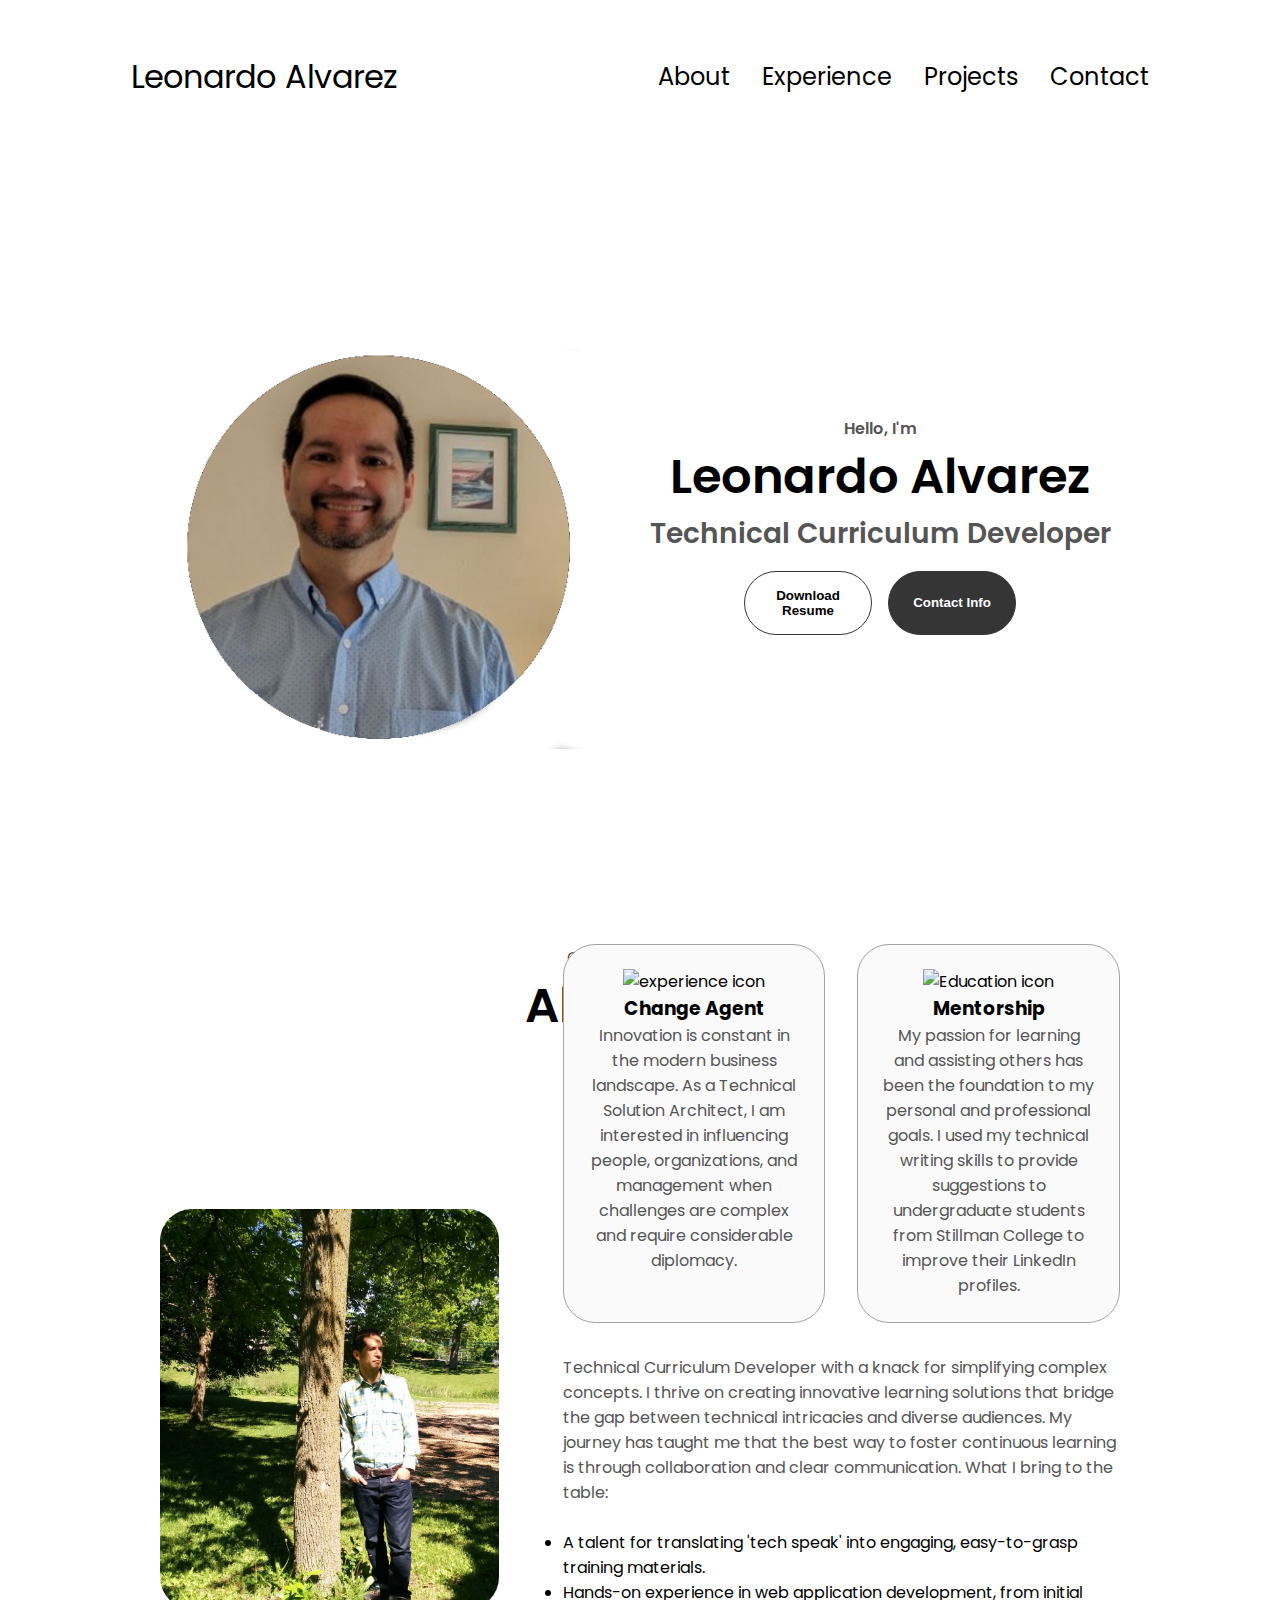
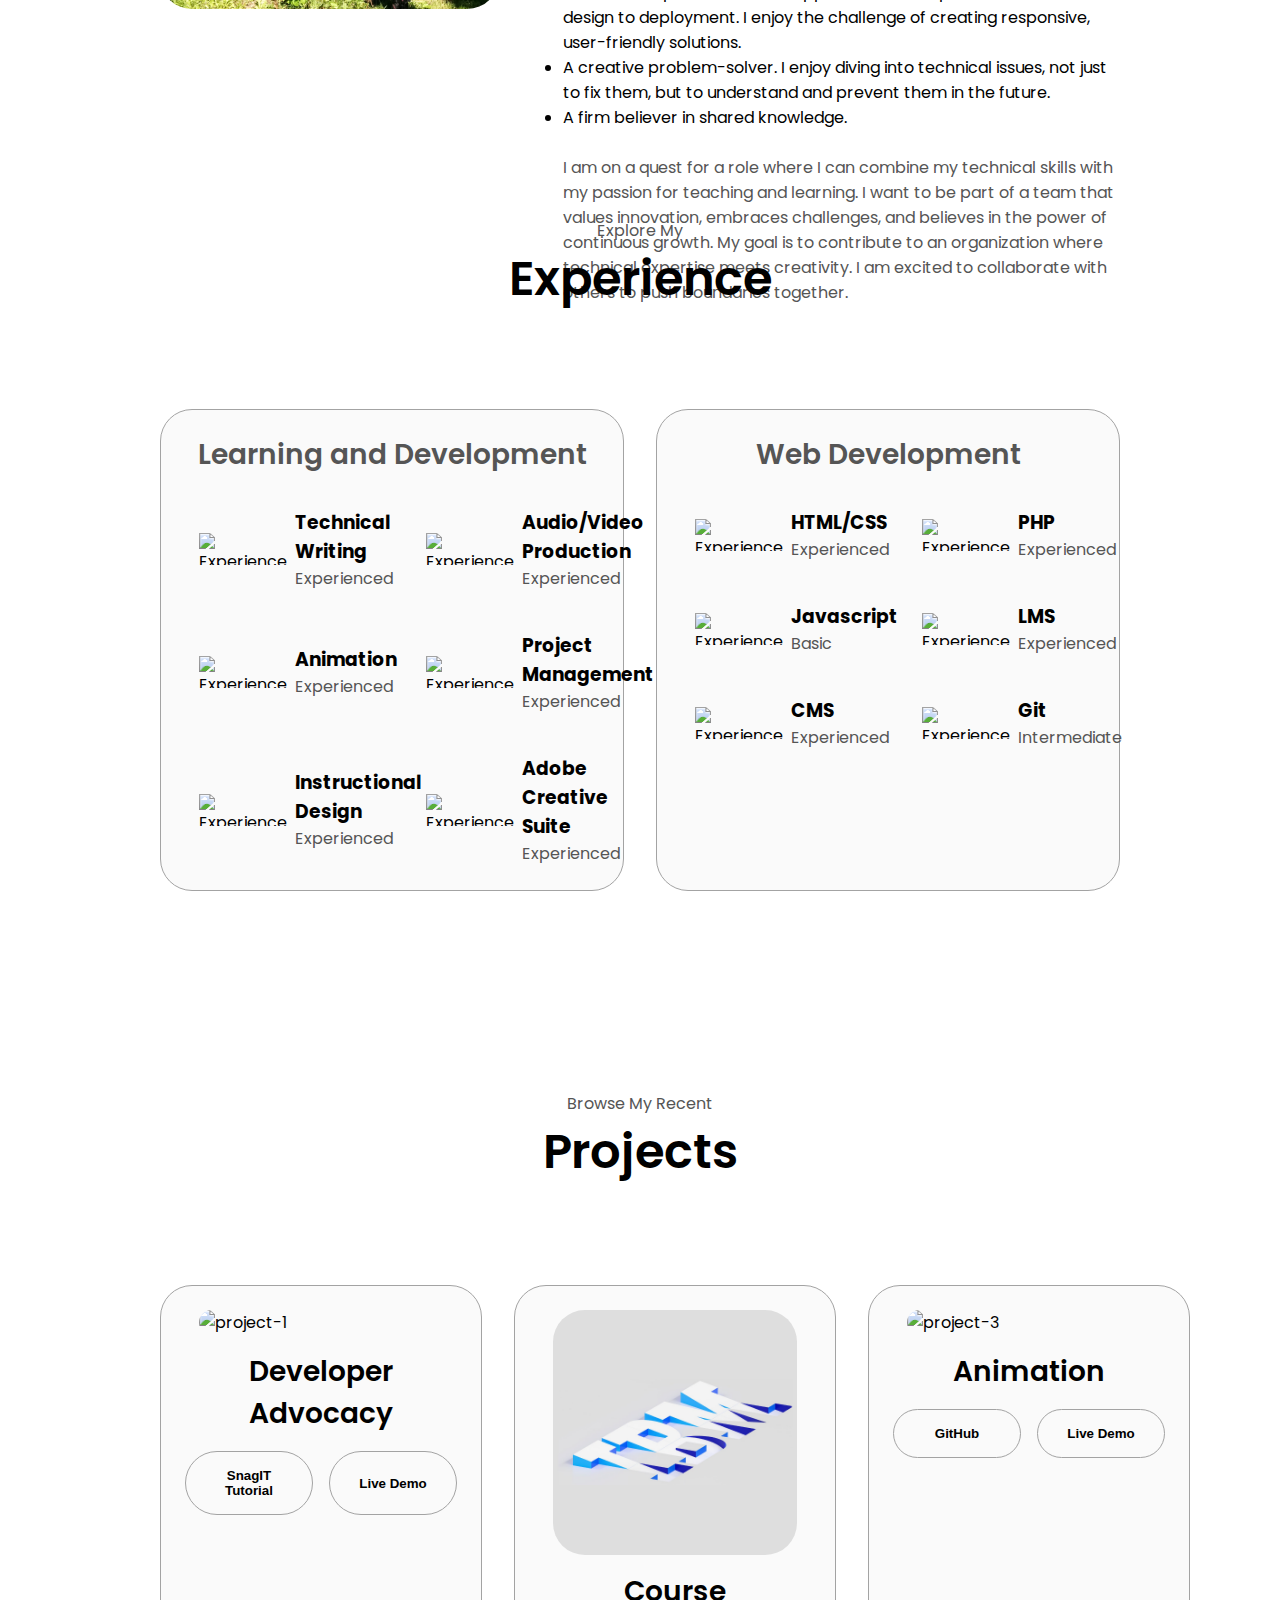
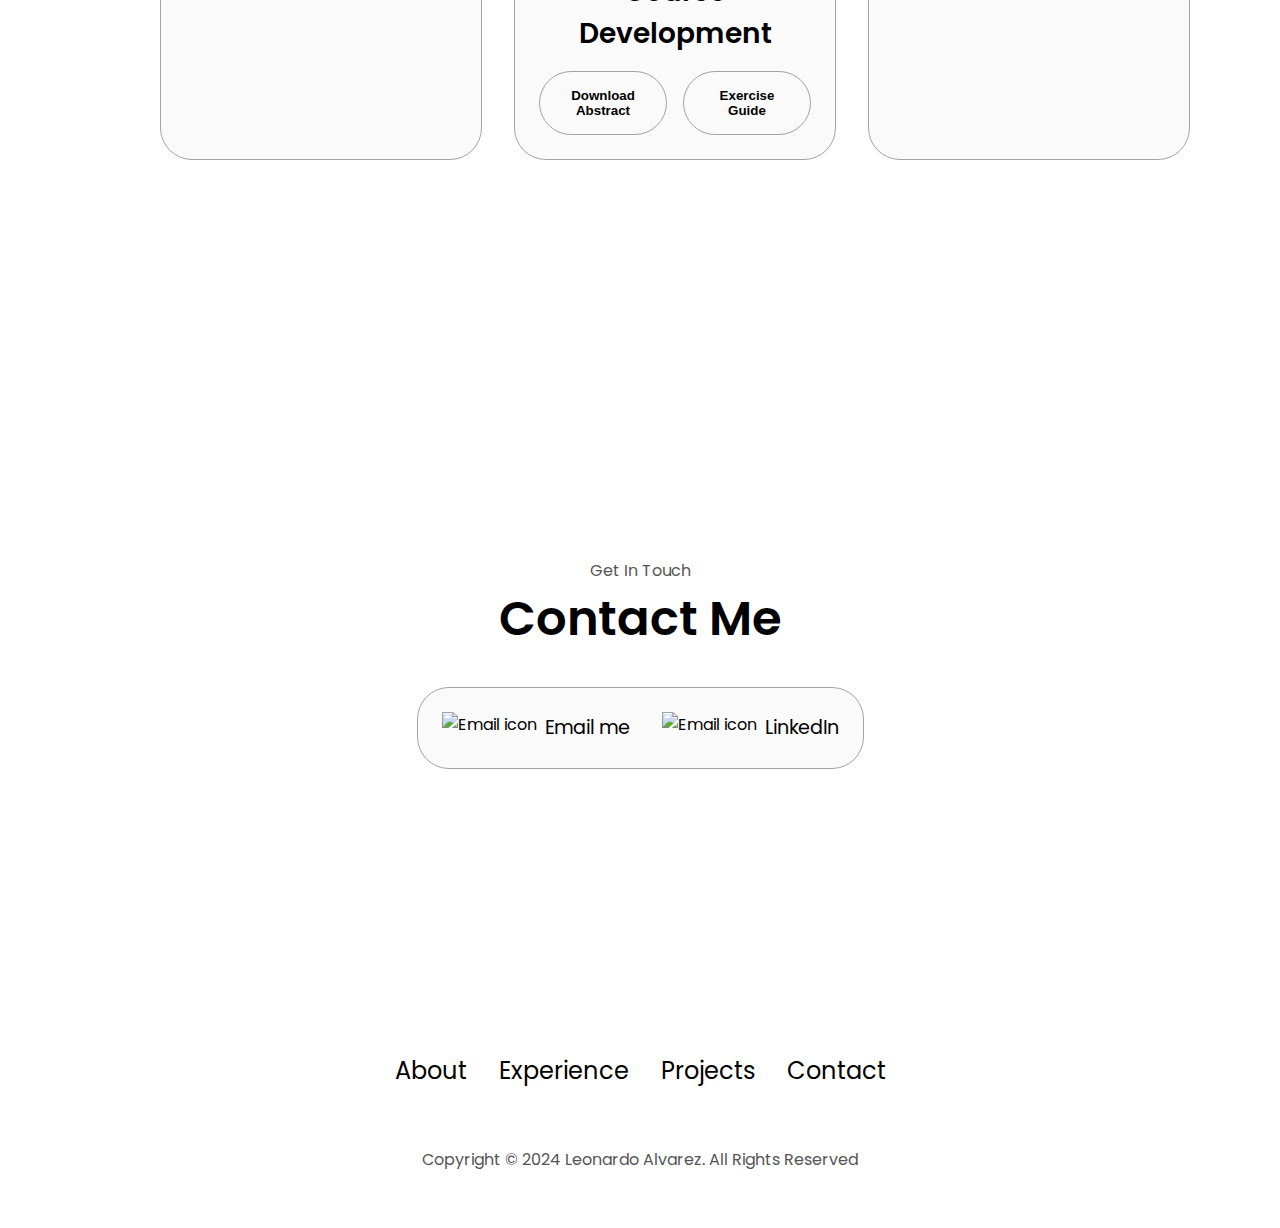
==== index.html @ dff8855b "gif" ====
<!DOCTYPE html>
<html lang="en">
  <head>
    <meta charset="UTF-8" />
    <meta http-equiv="X-UA-Compatible" content="IE=edge" />
    <meta name="viewport" content="width=device-width, initial-scale=1.0" />
    <link rel="stylesheet" href="style.css" />
    <link rel="stylesheet" href="mediaqueries.css" />
    <title>My Portfolio</title>
  </head>
  <body>
    <nav id="desktop-nav">
      <div class="logo">Leonardo Alvarez</div>
      <div>
        <ul class="nav-links">
          <li><a href="#about">About</a></li>
          <li><a href="#experience">Experience</a></li>
          <li><a href="#projects">Projects</a></li>
          <li><a href="#contact">Contact</a></li>
        </ul>
      </div>
    </nav>
    <nav id="hamburger-nav">
      <div class="logo">Leonardo Alvarez</div>
      <div class="hamburger-menu">
        <div class="hamburger-icon" onclick="toggleMenu()">
          <span></span>
          <span></span>
          <span></span>
        </div>
        <div class="menu-links">
          <li><a href="#about " onclick="toggleMenu()">About</a></li>
          <li><a href="#experience" onclick="toggleMenu()">Experience</a></li>
          <li><a href="#projects" onclick="toggleMenu()">Projects</a></li>
          <li><a href="#contact" onclick="toggleMenu()">Contact</a></li>
        </div>
      </div>
    </nav>
    <section id="profile">
      <div class="section__pic-container">
        <img src="./assets/gh_pages_demo.png" alt="Leonardo Alvarez profile picture" />
      </div>
      <div class="section__text">
        <p class="section__text__p1">Hello, I'm</p>
        <h1 class="title">Leonardo Alvarez </h1>
        <p class="section__text__p2">Technical Curriculum Developer </p>
        <div class="btn-container">
          <button
            class="btn btn-color-2"
            onclick="window.open('./assets/Dev_Advocate.pdf')"
          >
            Download Resume
          </button>
          <button class="btn btn-color-1" onclick="location.href='./#contact'">
            Contact Info
          </button>
        
        </div>
        <div id="socials-container">
          <img
            src="./assets/linkedin.png"
            class="icon"
            onclick="location.href='https://linkedin.com/in/leonardo-alvarez-it/';"
            alt=""
          />
          <img
            src="./assets/github.png"
            class="icon"
            onclick="location.href='https://github.com/'"
            alt=""
          />
        </div>
      </div>
    </section>
    <img
    src="./assets/arrow.png"
    class="icon arrow"
    onclick="location.href='./#abouts'"
    alt=""
  />
    <section id="about">
      <p class="section__text__p1">Get To Know More</p>
      <h1 class="title">About Me</h1>
      <div class="section-container">
        <div class="section__pic-container">
          <img
            class="about-pic"
            src="./assets/outdoor_port.png"
            alt="Profile Picture"
           />
        </div>
        <div class="about-details-container">
          <div class="about-containers">
             <div class="details-container">
              <img
                class="icon"
                src="./assets/experience.png"
                alt="experience icon"
              />
              <h3>Change Agent</h3>
              <p> Innovation is constant in the modern business landscape. As a 
                Technical Solution Architect, I am interested in influencing people, organizations, and 
                management when challenges are complex and require considerable diplomacy.</p>
              </div>
            <div class="details-container">
              <img
                class="icon"
                src="./assets/education.png"
                alt="Education icon"
              />
              <h3>Mentorship</h3>
              <p>My passion for learning and assisting others has been the foundation to 
                my personal and professional goals. I used my technical writing skills to provide 
                suggestions to undergraduate students from Stillman College to improve their 
                LinkedIn profiles.</p>
          </div>
        </div>
          <div class="text-container">
            <p>Technical Curriculum Developer with a knack for simplifying complex concepts. 
              I thrive on creating innovative learning solutions that bridge the gap between technical intricacies and diverse audiences. My journey has taught me that the best way to foster continuous learning is through collaboration and clear communication. 
              What I bring to the table:</p>
</br>
              <ul>
                                <li>  A talent for translating 'tech speak' into engaging, easy-to-grasp training materials.</li> 
                                <li>  Hands-on experience in web application development, from initial design to deployment. 
                                      I enjoy the challenge of creating responsive, user-friendly solutions.</li>
                                <li> A creative problem-solver. I enjoy diving into technical issues, not just to fix them, 
                                     but to understand and prevent them in the future.</li>
                                 <li> A firm believer in shared knowledge. </li>
              </ul></br>
             <p> I am on a quest for a role where I can combine my technical skills with my passion for teaching and learning. 
              I want to be part of a team that values innovation, embraces challenges, and believes in the power of 
              continuous growth. My goal is to contribute to an organization where technical expertise meets creativity. I am excited to collaborate with others to push boundaries together.
            </p>
          </div>
        </div>
      </div>
      <img
        src="./assets/arrow.png"
        class="icon arrow"
        onclick="location.href='./#experience'"
        alt=""
      />
    </section>
    <section id="experience">
      <p class="section__text__p1">Explore My</p>
      <h1 class="title">Experience</h1>
      <div class="experience-details-container">
        <div class="about-containers">
          <div class="details-container">
            <h2 class="experience-sub-title">Learning and Development </h2>
            <div class="article-container">
              <article>
                <img
                  class="icon"
                  src="./assets/checkmark.png"
                  alt="Experience icon"
                />
                <div>
                  <h3>Technical Writing</h3>
                  <p>Experienced</p>
                </div>
              </article>
              <article>
                <img
                  class="icon"
                  src="./assets/checkmark.png"
                  alt="Experience icon"
                />
                <div>
                  <h3>Audio/Video Production</h3>
                  <p>Experienced</p>
                </div>
              </article>
              <article>
                <img
                  class="icon"
                  src="./assets/checkmark.png"
                  alt="Experience icon"
                />
                <div>
                  <h3>Animation</h3>
                  <p>Experienced</p>
                </div>
              </article>
              <article>
                <img
                  class="icon"
                  src="./assets/checkmark.png"
                  alt="Experience icon"
                />
                <div>
                  <h3>Project Management</h3>
                  <p>Experienced</p>
                </div>
              </article>
              <article>
                <img
                  class="icon"
                  src="./assets/checkmark.png"
                  alt="Experience icon"
                />
                <div>
                  <h3>Instructional Design</h3>
                  <p>Experienced</p>
                </div>
              </article>
              <article>
                <img
                  class="icon"
                  src="./assets/checkmark.png"
                  alt="Experience icon"
                />
                <div>
                  <h3>Adobe Creative Suite</h3>
                  <p>Experienced</p>
                </div>
              </article>
            </div>
          </div>
          <div class="details-container">
            <h2 class="experience-sub-title">Web Development</h2>
            <div class="article-container">
              <article>
                <img
                  class="icon"
                  src="./assets/checkmark.png"
                  alt="Experience icon"
                />
                <div>
                  <h3>HTML/CSS</h3>
                  <p>Experienced</p>
                </div>
              </article>
              <article>
                <img
                  class="icon"
                  src="./assets/checkmark.png"
                  alt="Experience icon"
                />
                <div>
                  <h3>PHP</h3>
                  <p>Experienced</p>
                </div>
              </article>
              <article>
                <img
                  class="icon"
                  src="./assets/checkmark.png"
                  alt="Experience icon"
                />
                <div>
                  <h3>Javascript</h3>
                  <p>Basic</p>
                </div>
              </article>
              <article>
                <img
                  class="icon"
                  src="./assets/checkmark.png"
                  alt="Experience icon"
                />
                <div>
                  <h3>LMS</h3>
                  <p>Experienced</p>
                </div>
              </article>
              <article>
                <img
                  class="icon"
                  src="./assets/checkmark.png"
                  alt="Experience icon"
                />
                <div>
                  <h3>CMS</h3>
                  <p>Experienced</p>
                </div>
              </article>
              <article>
                <img
                  class="icon"
                  src="./assets/checkmark.png"
                  alt="Experience icon"
                />
                <div>
                  <h3>Git</h3>
                  <p>Intermediate</p>
                </div>
              </article>
            </div>
          </div>
        </div>
      </div>
      <img
        src="./assets/arrow.png"
        class="icon arrow"
        onclick="location.href='./#projects'"
        alt=""
      />
    </section>
    <section id="projects">
      <p class="section__text__p1">Browse My Recent</p>
      <h1 class="title">Projects</h1>
      <div class="experience-details-container">
        <div class="about-containers">
          <div class="details-container color-container">
            <div class="article-container">
              <img
                class="project-img"
                src="./assets/Snagit_Thumb.png"
                alt="project-1"
              />
            </div>
            <h2 class="experience-sub-title project-title">Developer Advocacy</h2>
            <div class="btn-container">
              <button
                class="btn btn-color-2 project-btn"
                onclick="window.open('./assets/SnagIT-2.pdf')"
              >
                SnagIT Tutorial
              </button>
              <button
                class="btn btn-color-2 project-btn"
                onclick="location.href='https://linkedin.com/';"
              >
                Live Demo
              </button>
            </div>
          </div>
          <div class="details-container color-container">
            <div class="article-container">
              <img
                class="project-img"
                src="./assets/image_logo_demo2.png"
                alt="project-2"
              />
            </div>
            <h2 class="experience-sub-title project-title"> Course Development</h2>
            <div class="btn-container">
              <button
                class="btn btn-color-2 project-btn"
                onclick="window.open('./assets/WM6862abstract.pdf')"
                 
              >
                Download Abstract
              </button>
              <button
                class="btn btn-color-2 project-btn"
                onclick="window.open('./assets/WM677_Ex01.pdf')"
              >
                Exercise Guide
              </button>
            </div>
          </div>
          <div class="details-container color-container">
            <div class="article-container">
              <img
                class="project-img"
                src="./assets/Gif_Watson.gif"
                alt="project-3"
              />
            </div>
            <h2 class="experience-sub-title project-title">Animation</h2>
            <div class="btn-container">
              <button
                class="btn btn-color-2 project-btn"
                onclick="location.href='https://github.com/';"
              >
                GitHub
              </button>
              <button
                class="btn btn-color-2 project-btn"
                onclick="location.href='https://linkedin.com/';"
              >
                Live Demo
              </button>
            </div>
          </div>
        </div>
      </div>
      <img
        src="./assets/arrow.png"
        class="icon arrow"
        onclick="location.href='./#contact'"
        alt=""
      />
    </section>
    <section id="contact">
      <p class="section__text__p1">Get In Touch</p>
      <h1 class="title">Contact Me</h1>
      <div class="contact-info-upper-container">
        <div class="contact-info-container">
          <img
            src="./assets/email.png"
            class="icon contact-icon"
            alt="Email icon"
          />
          <p><a href="mailto:leonardoaalvarez@gmail.com">Email me</a></p>
        </div>
        <div class="contact-info-container">
          <img
            src="./assets/email.png"
            class="icon contact-icon"
            alt="Email icon"
          />
          <p><a href="https://www.linkedin.com/in/leonardo-alvarez-it/">LinkedIn</a></p>
        </div>
      </div>
    </section>
    <footer>
      <nav>
        <div class="nav-links-container">
          <ul class="nav-links">
            <li><a href="#about">About</a></li>
            <li><a href="#experience">Experience</a></li>
            <li><a href="#projects">Projects</a></li>
            <li><a href="#contact">Contact</a></li>
          </ul>
        </div>
      </nav>
      <p>Copyright &#169; 2024 Leonardo Alvarez. All Rights Reserved</p>
    </footer>
    <script src="script.js"></script>
  </body>
</html>
---- style.css ----
/* GENERAL */

@import url("https://fonts.googleapis.com/css2?family=Poppins:wght@300;400;500;600&display=swap");

* {
  margin: 0;
  padding: 0;
}

body {
  font-family: "Poppins", sans-serif;
}

html {
  scroll-behavior: smooth;
}

p,
.experience-sub-title {
  color: rgb(85, 85, 85);
}

/* FLEXED ELEMENTS */

article,
nav,
#contact,
#profile,
#socials-container,
.about-containers,
.about-details-container,
.article-container,
.contact-info-upper-container,
.contact-info-container,
.experience-details-container,
.nav-links,
.btn-container,
.section__pic-container,
.section-container {
  display: flex;
}

nav,
.article-container {
  justify-content: space-around;
}

article,
nav,
.contact-info-container {
  align-items: center;
}

.nav-links,
.about-containers {
  gap: 2rem;
}

#contact,
#profile,
#socials-container,
.about-details-container,
.experience-details-container,
.contact-info-upper-container,
.contact-info-container,
.btn-container {
  justify-content: center;
}

#contact,
.about-details-container,
.experience-details-container {
  flex-direction: column;
}

/* NAVBAR */

a,
.project-btn,
.project-title {
  color: black;
}

a {
  text-decoration: none;
  text-decoration-color: white;
}

a:hover {
  color: gray;
  text-decoration: underline;
  text-underline-offset: 1rem;
  text-decoration-color: rgb(181, 181, 181);
}

nav {
  height: 17vh;
}

.logo {
  font-size: 2rem;
}

.nav-links {
  list-style: none;
  font-size: 1.5rem;
}

/* SECTIONS */

#about,
#experience,
#projects {
  position: relative;
}

section {
  padding-top: 4vh;
  height: 93vh;
  margin: 0 10rem;
}

.section-container,
.about-containers {
  margin-top: 2rem;
}

.section-container {
  gap: 4rem;
}

.section-container,
.experience-details-container {
  height: 80%;
}

.title {
  font-size: 3rem;
}

.btn,
.experience-sub-title,
.section__text p,
.title {
  font-weight: 600;
}

footer p,
.details-container,
.section__text__p1,
.section__text,
.title {
  text-align: center;
}

/* TRANSITIONS */

a,
.btn {
  transition: all 300ms ease;
}

/* BUTTONS */

.btn {
  padding: 1rem;
  width: 8rem;
}

.about-pic,
.btn,
.contact-info-upper-container,
.details-container,
.project-img {
  border-radius: 2rem;
}

.btn-color-1,
.btn-color-2,
.details-container,
.contact-info-upper-container {
  border: rgb(53, 53, 53) 0.1rem solid;
}

.icon,
.btn-color-1:hover,
.btn-color-2:hover {
  cursor: pointer;
}

.btn-color-1,
.btn-color-2:hover {
  background: rgb(53, 53, 53);
  color: white;
}

.btn-color-1:hover {
  background: rgb(0, 0, 0);
}

.btn-color-2 {
  background: none;
}

.btn-color-2:hover {
  border: rgb(255, 255, 255) 0.1rem solid;
}

#socials-container,
.btn-container {
  gap: 1rem;
}

/* PROFILE SECTION */

#profile {
  gap: 5rem;
  height: 80vh;
}

.section__text {
  align-self: center;
}

.experience-sub-title,
.section__text__p2 {
  font-size: 1.75rem;
  margin-bottom: 1rem;
}

.section__pic-container {
  height: 400px;
  width: 400px;
  margin: auto 0;
}

#socials-container {
  margin-top: 1rem;
}

/* ABOUT SECTION */

.about-containers,
.experience-sub-title {
  margin-bottom: 2rem;
}

.details-container {
  padding: 1.5rem;
  flex: 1;
}

.details-container,
.color-container,
.contact-info-upper-container,
.project-btn {
  border-color: rgb(163, 163, 163);
}

.icon {
  height: 2rem;
}

.arrow {
  position: absolute;
  right: -5rem;
  bottom: 2.5rem;
}

/* EXPERIENCE SECTIION */

.article-container {
  text-align: initial;
  flex-wrap: wrap;
  flex-direction: row;
  gap: 2.5rem;
}

article {
  width: 10rem;
}

/* PROJECTS SECTION */

.project-img {
  width: 90%;
  height: 90%;
}

.color-container,
.contact-info-upper-container,
.details-container {
  background: rgb(250, 250, 250);
}

/* CONTACT SECTION */

.contact-info-upper-container {
  margin: 2rem auto;
  padding: 0.5rem;
}

#contact {
  height: 70vh;
}

.contact-info-container,
article {
  gap: 0.5rem;
}

.contact-info-container,
.project-title {
  margin: 1rem;
}

.contact-info-container p {
  font-size: larger;
}

article .icon,
.contact-icon,
.logo:hover {
  cursor: default;
}

/* FOOTER SECTION */

footer {
  height: 26vh;
  margin: 0 1rem;
}

/* HAMBURGER MENU */

#hamburger-nav {
  display: none;
}

.hamburger-menu {
  position: relative;
  display: inline-block;
}

.hamburger-icon {
  display: flex;
  flex-direction: column;
  justify-content: space-between;
  height: 24px;
  width: 30px;
  cursor: pointer;
}

.hamburger-icon span {
  width: 100%;
  height: 2px;
  background-color: black;
  transition: all 0.3s ease-in-out;
}

.menu-links {
  position: absolute;
  top: 100%;
  right: 0%;
  background-color: white;
  width: fit-content;
  max-height: 0;
  overflow: hidden;
  transition: all 0.3s ease-in-out;
}

.menu-links a {
  display: block;
  padding: 10px;
  text-align: center;
  font-size: 1.5rem;
  color: black;
  text-decoration: none;
  transition: all 0.3s ease-in-out;
}

.menu-links li {
  list-style: none;
}

.menu-links.open {
  max-height: 300px;
}

.hamburger-icon.open span:first-child {
  transform: rotate(45deg) translate(10px, 5px);
}

.hamburger-icon.open span:nth-child(2) {
  opacity: 0;
}

.hamburger-icon.open span:last-child {
  transform: rotate(-45deg) translate(10px, -5px);
}

.hamburger-icon span:first-child {
  transform: none;
}

.hamburger-icon span:nth-child(2) {
  opacity: 1;
}

.hamburger-icon span:last-child {
  transform: none;
}
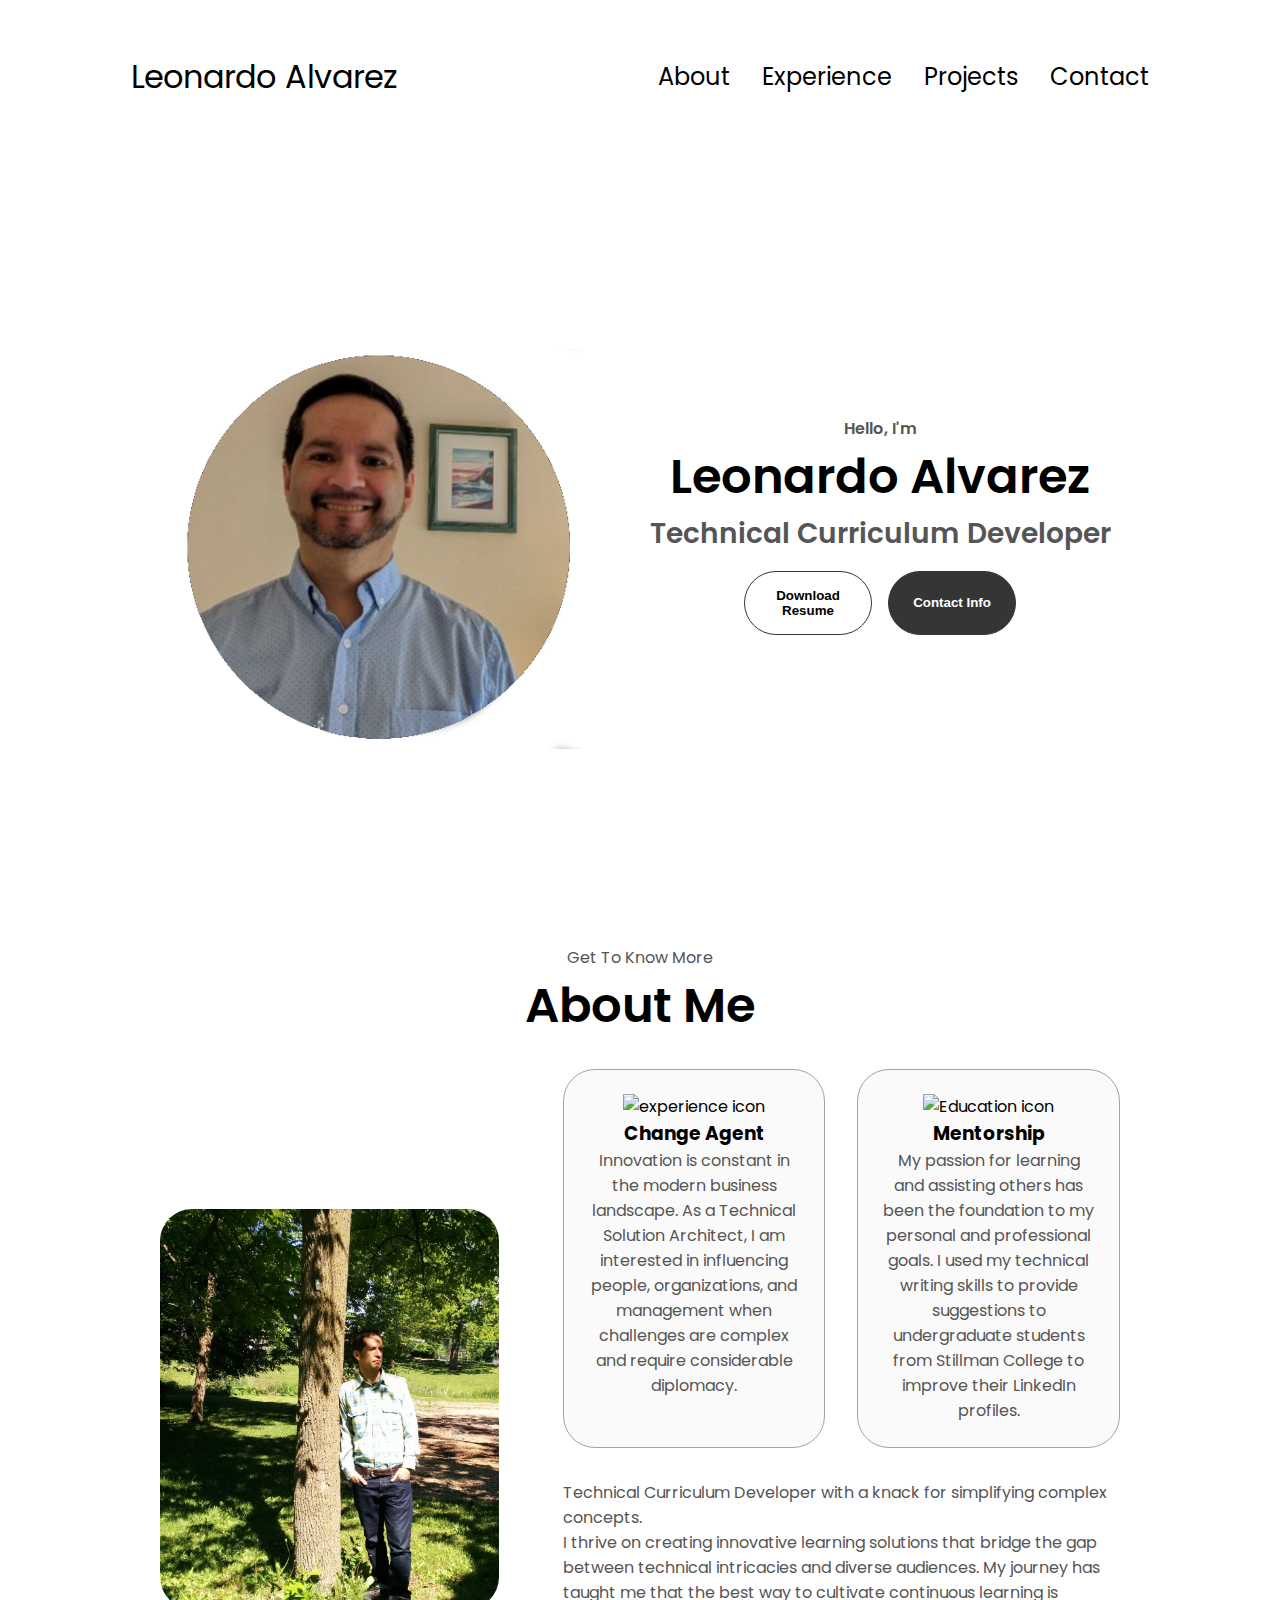
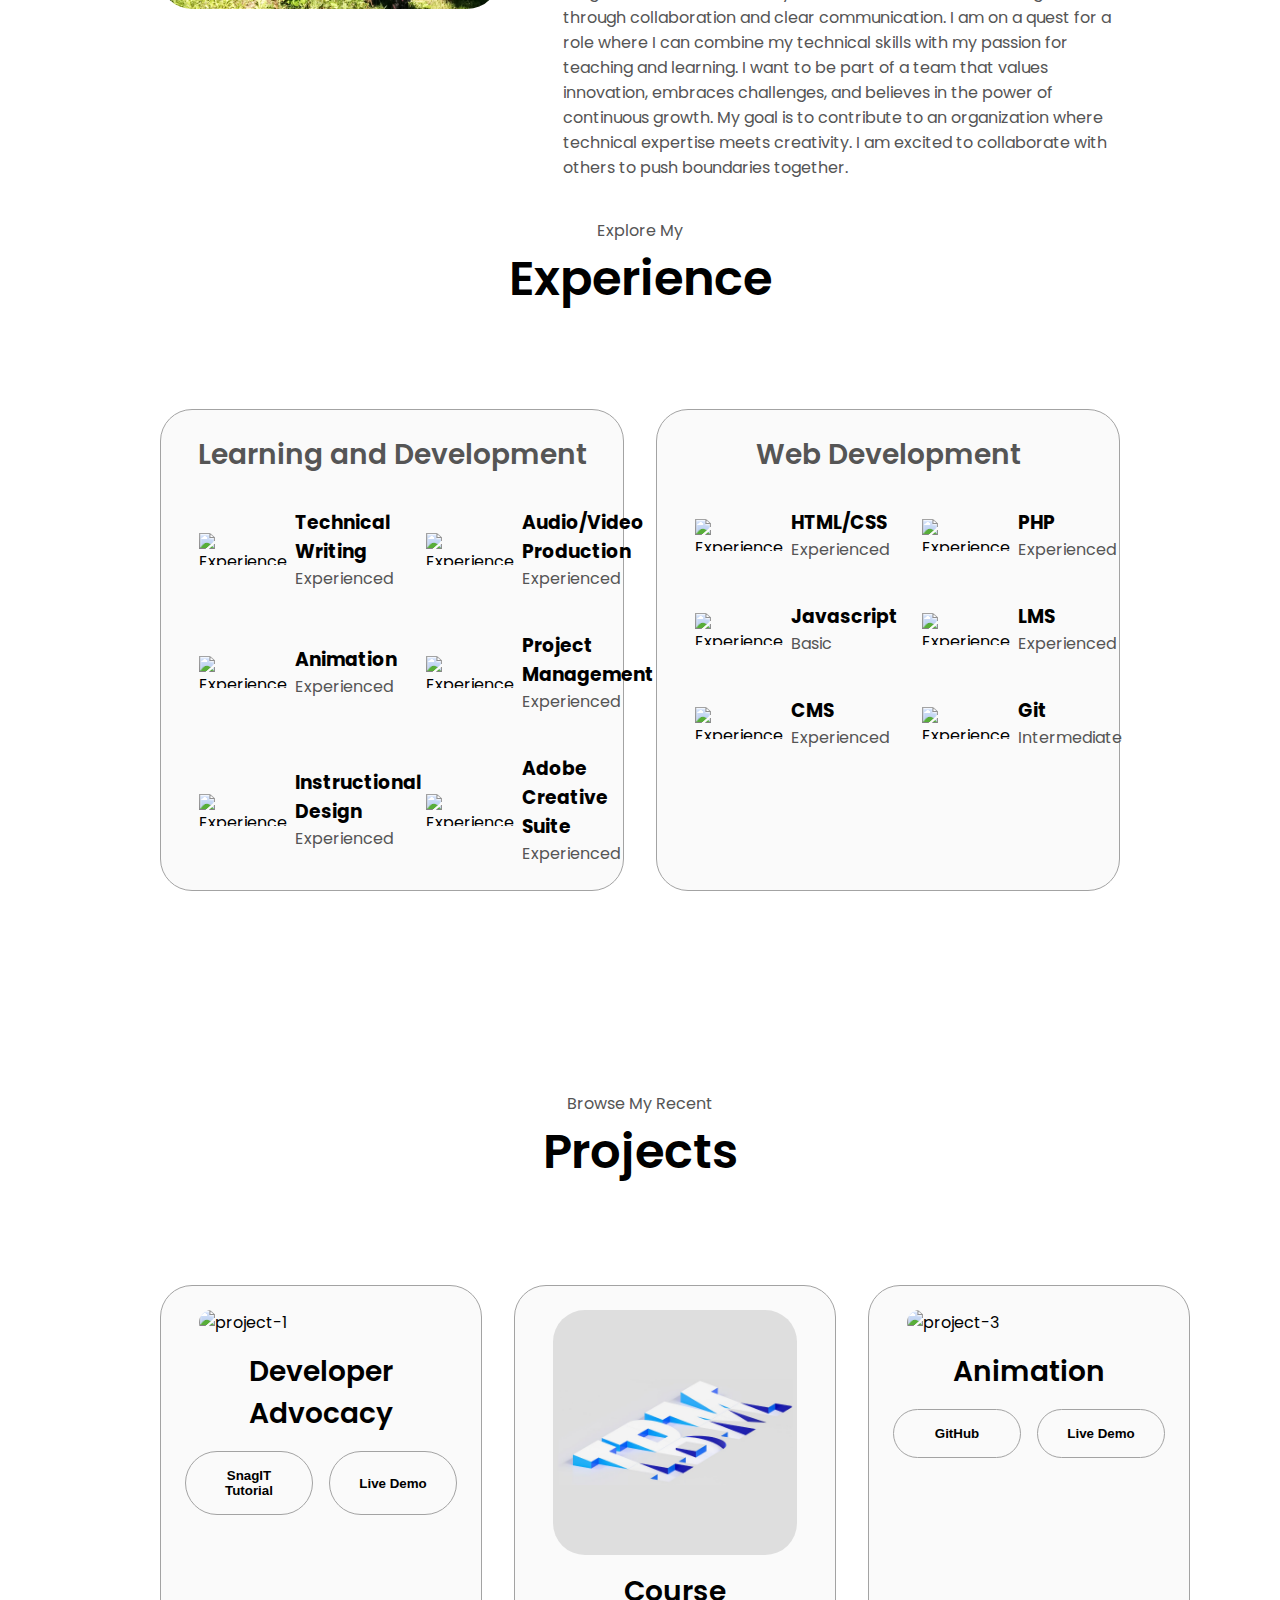
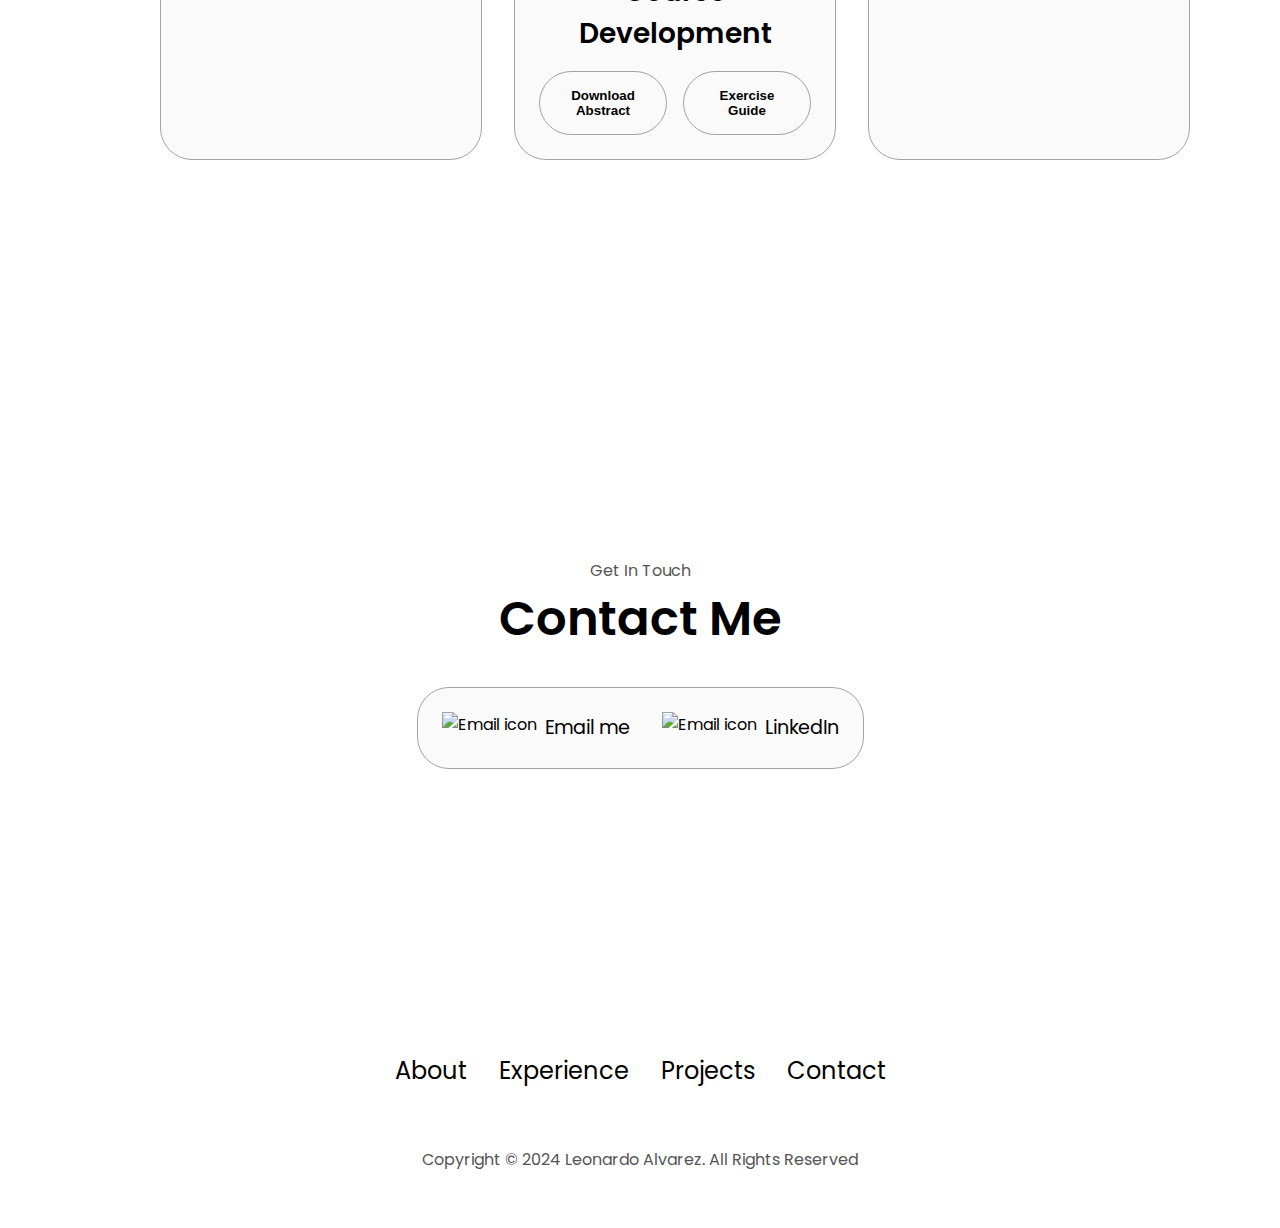
==== commit 5ae1ee02: "bio" ====
--- a/index.html
+++ b/index.html
@@ -117,21 +117,10 @@
         </div>
           <div class="text-container">
             <p>Technical Curriculum Developer with a knack for simplifying complex concepts. 
-              I thrive on creating innovative learning solutions that bridge the gap between technical intricacies and diverse audiences. My journey has taught me that the best way to foster continuous learning is through collaboration and clear communication. 
-              What I bring to the table:</p>
-</br>
-              <ul>
-                                <li>  A talent for translating 'tech speak' into engaging, easy-to-grasp training materials.</li> 
-                                <li>  Hands-on experience in web application development, from initial design to deployment. 
-                                      I enjoy the challenge of creating responsive, user-friendly solutions.</li>
-                                <li> A creative problem-solver. I enjoy diving into technical issues, not just to fix them, 
-                                     but to understand and prevent them in the future.</li>
-                                 <li> A firm believer in shared knowledge. </li>
-              </ul></br>
-             <p> I am on a quest for a role where I can combine my technical skills with my passion for teaching and learning. 
-              I want to be part of a team that values innovation, embraces challenges, and believes in the power of 
-              continuous growth. My goal is to contribute to an organization where technical expertise meets creativity. I am excited to collaborate with others to push boundaries together.
-            </p>
+          <p>  I thrive on creating innovative learning solutions that bridge the gap between technical intricacies and diverse audiences. My journey has taught me that the best way to cultivate continuous learning is through collaboration and clear communication. 
+               I am on a quest for a role where I can combine my technical skills with my passion for teaching and learning. I want to be part of a team that values innovation, embraces challenges, and believes in the power of 
+               continuous growth. My goal is to contribute to an organization where technical expertise meets creativity. I am excited to collaborate with others to push boundaries together.
+        </p>
           </div>
         </div>
       </div>
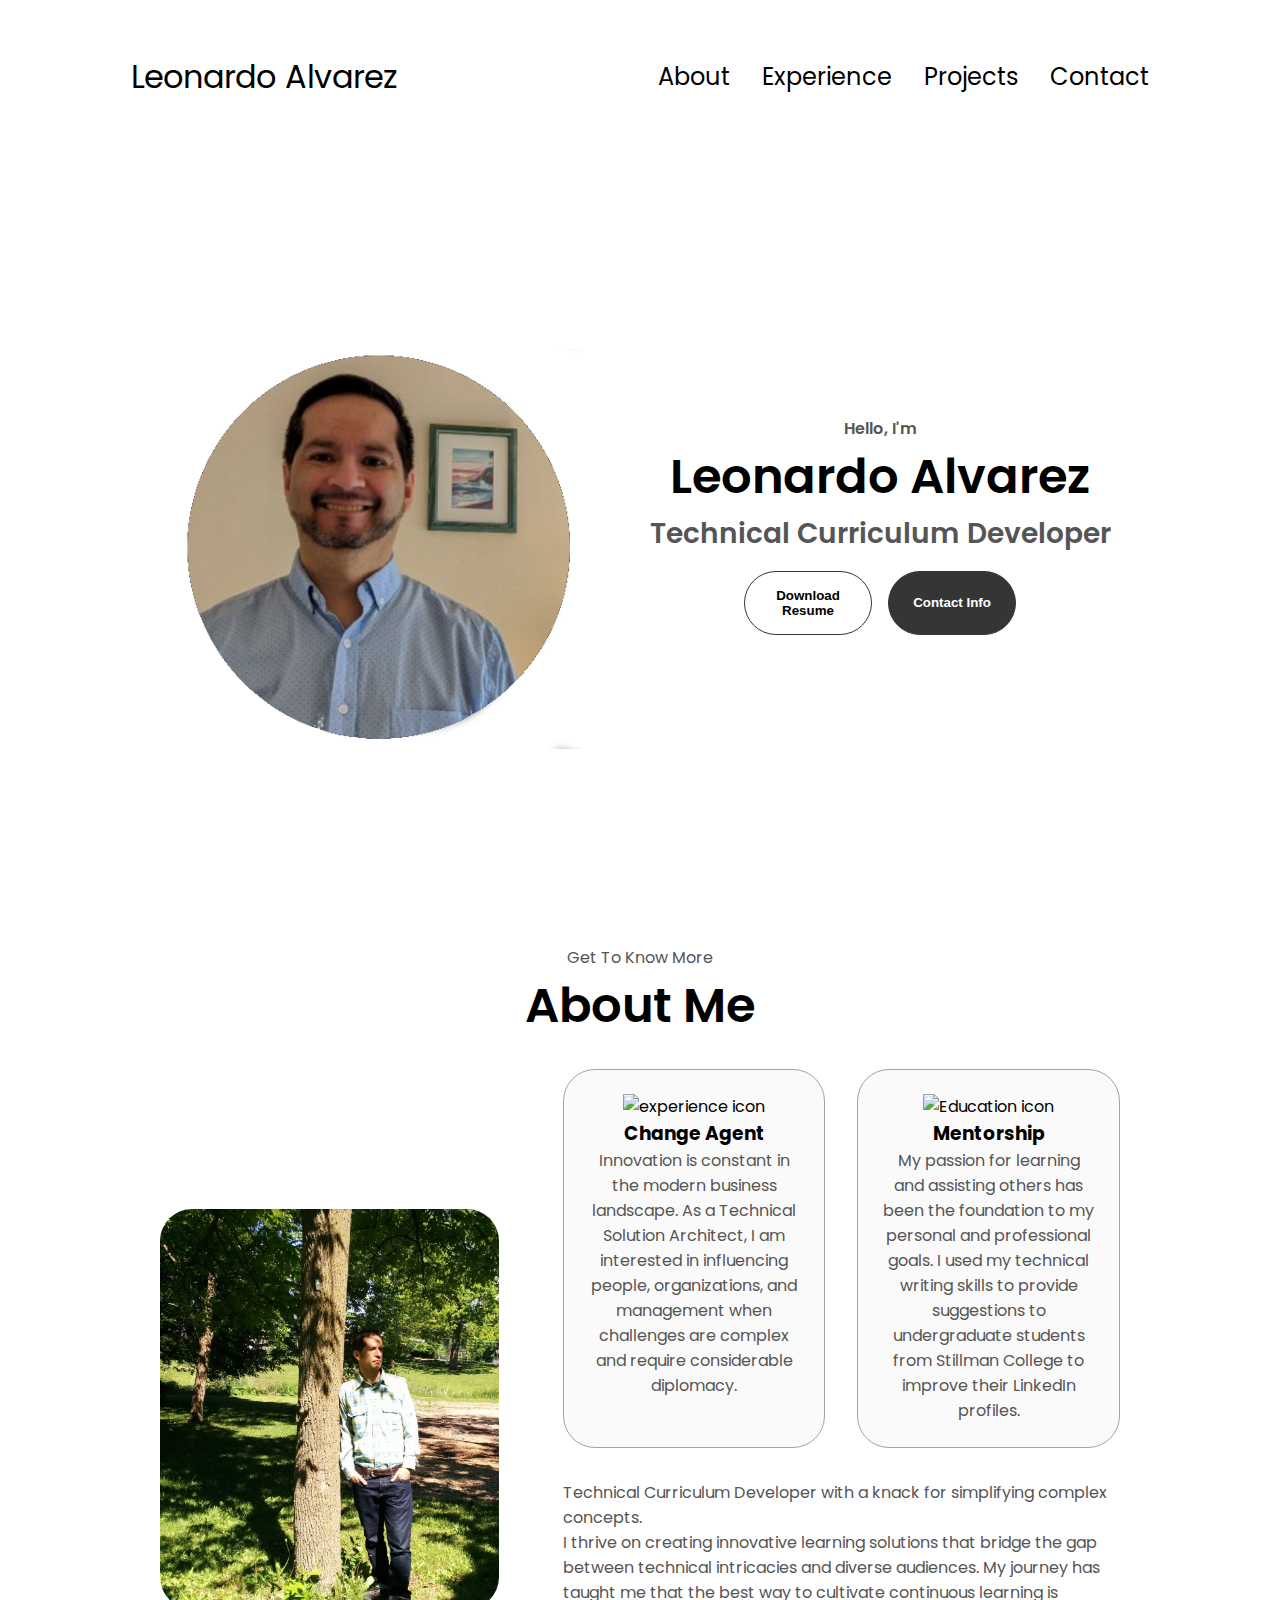
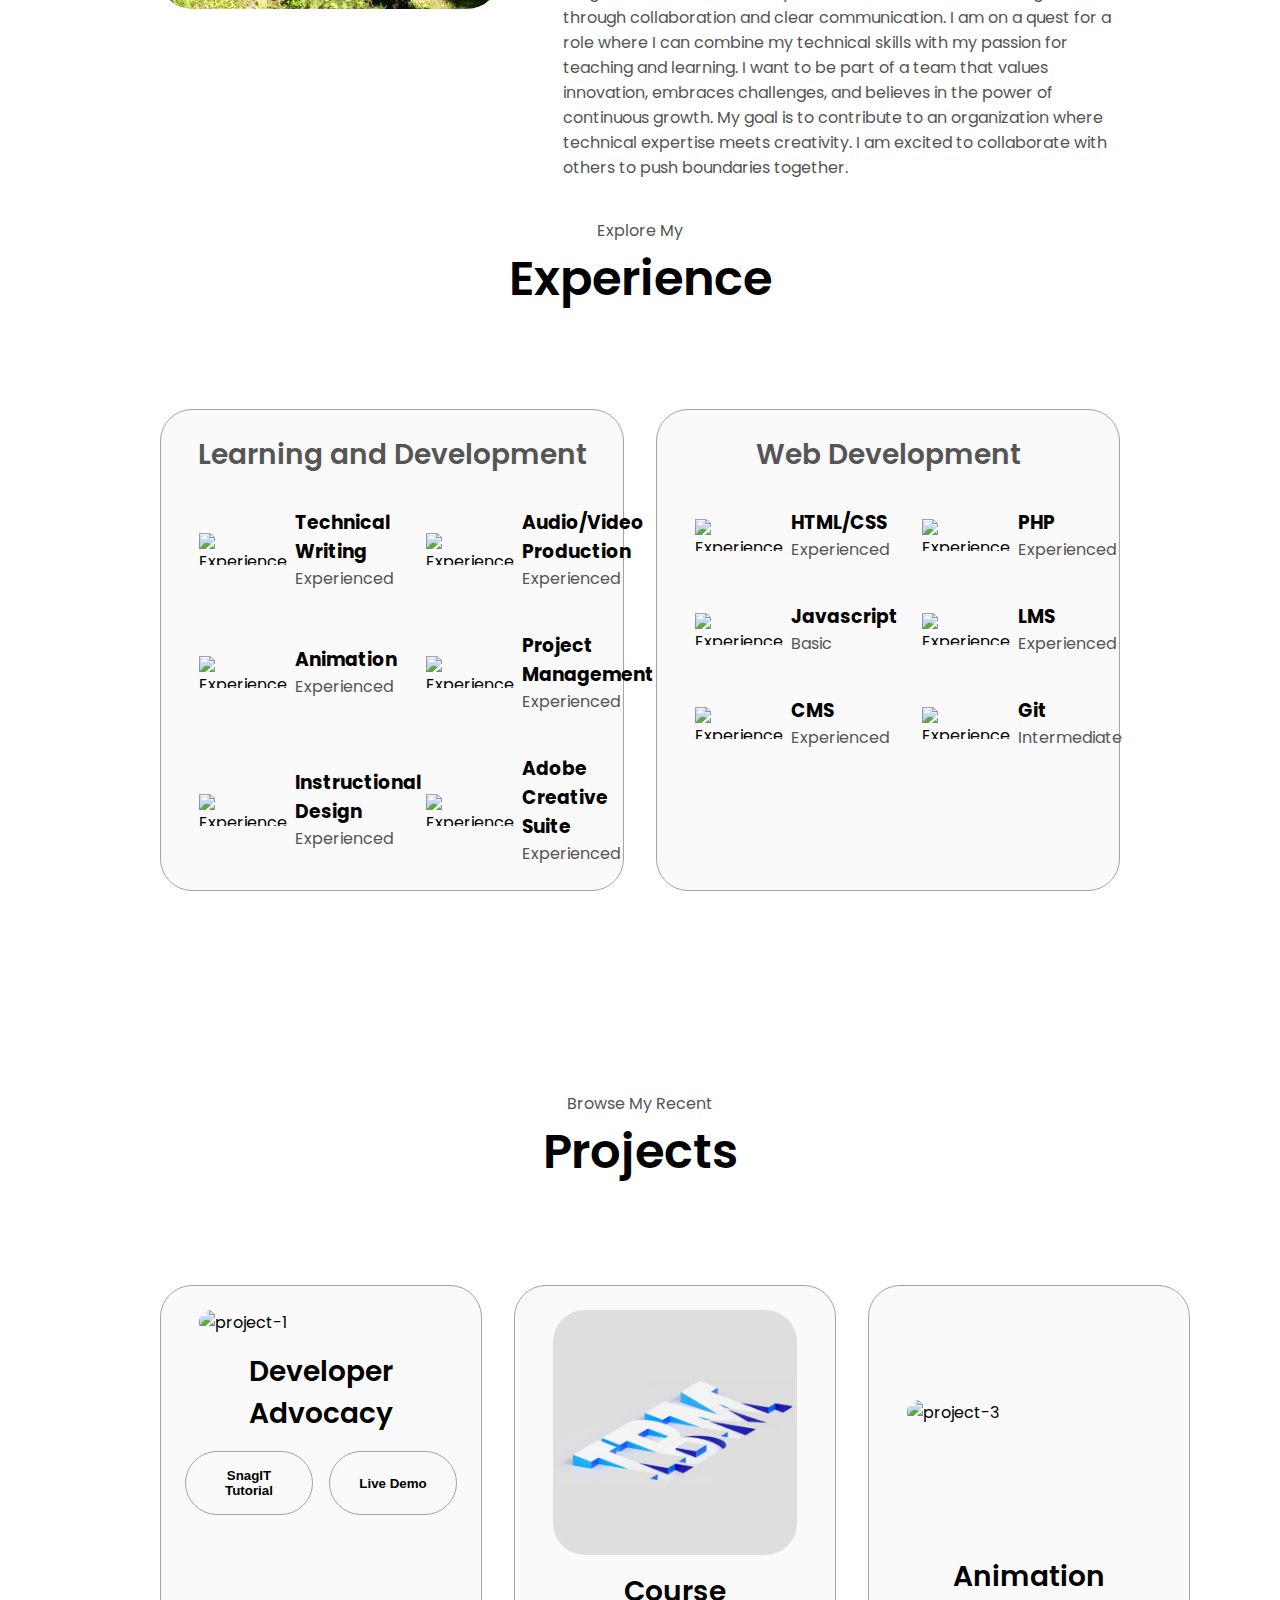
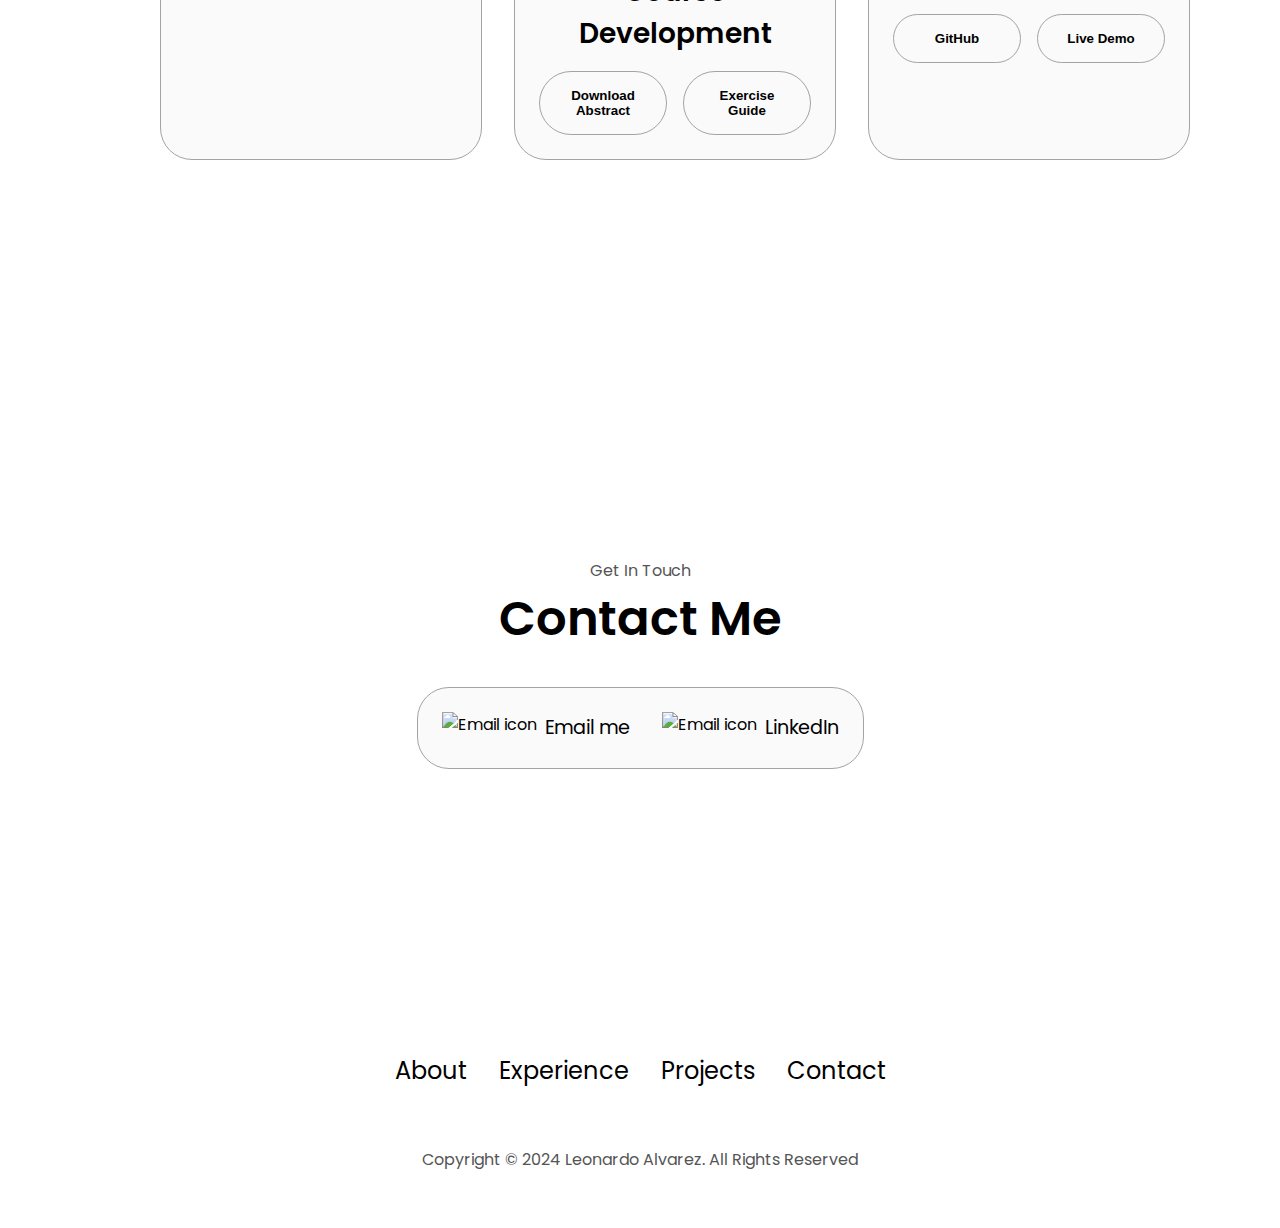
==== commit 1d3eafca: "break" ====
--- a/index.html
+++ b/index.html
@@ -343,11 +343,16 @@
           </div>
           <div class="details-container color-container">
             <div class="article-container">
+              <br>
+              <br>
               <img
                 class="project-img"
                 src="./assets/Gif_Watson.gif"
                 alt="project-3"
               />
+              <br>
+              <br>
+              <br>
             </div>
             <h2 class="experience-sub-title project-title">Animation</h2>
             <div class="btn-container">
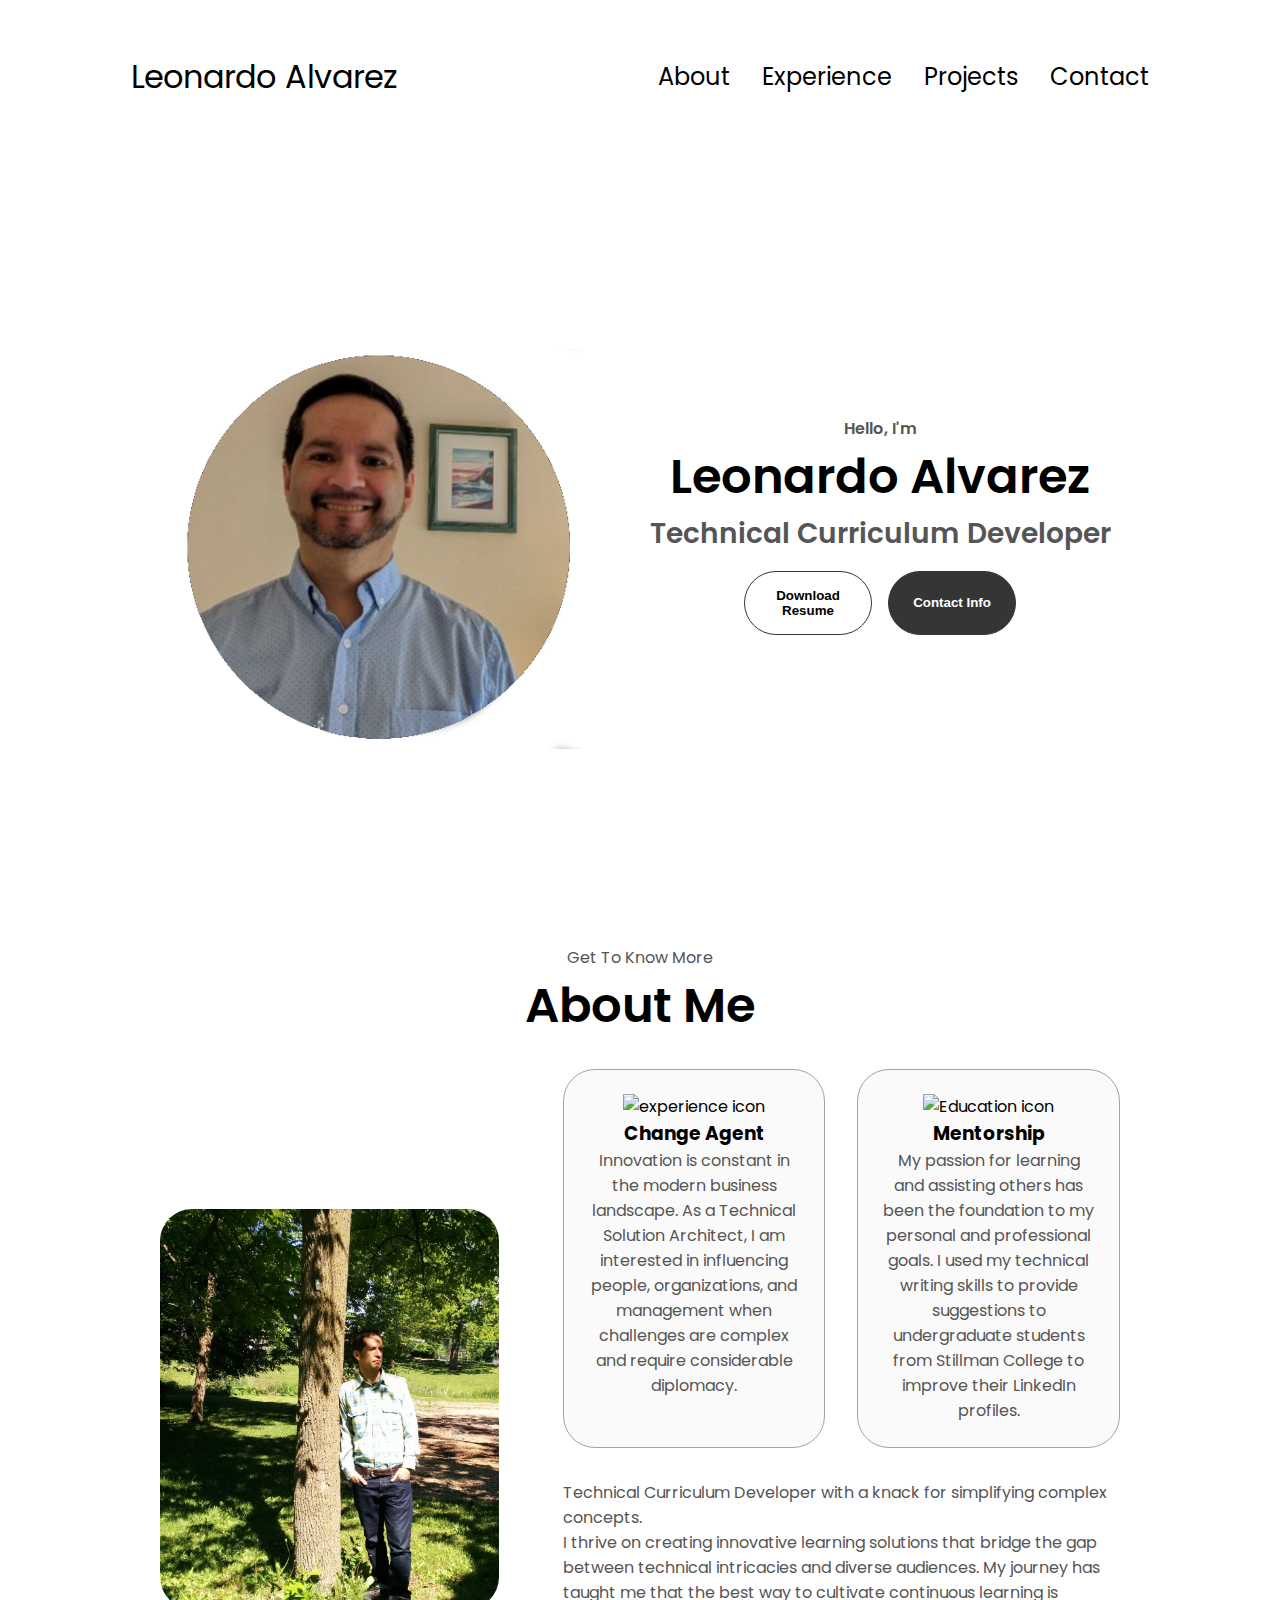
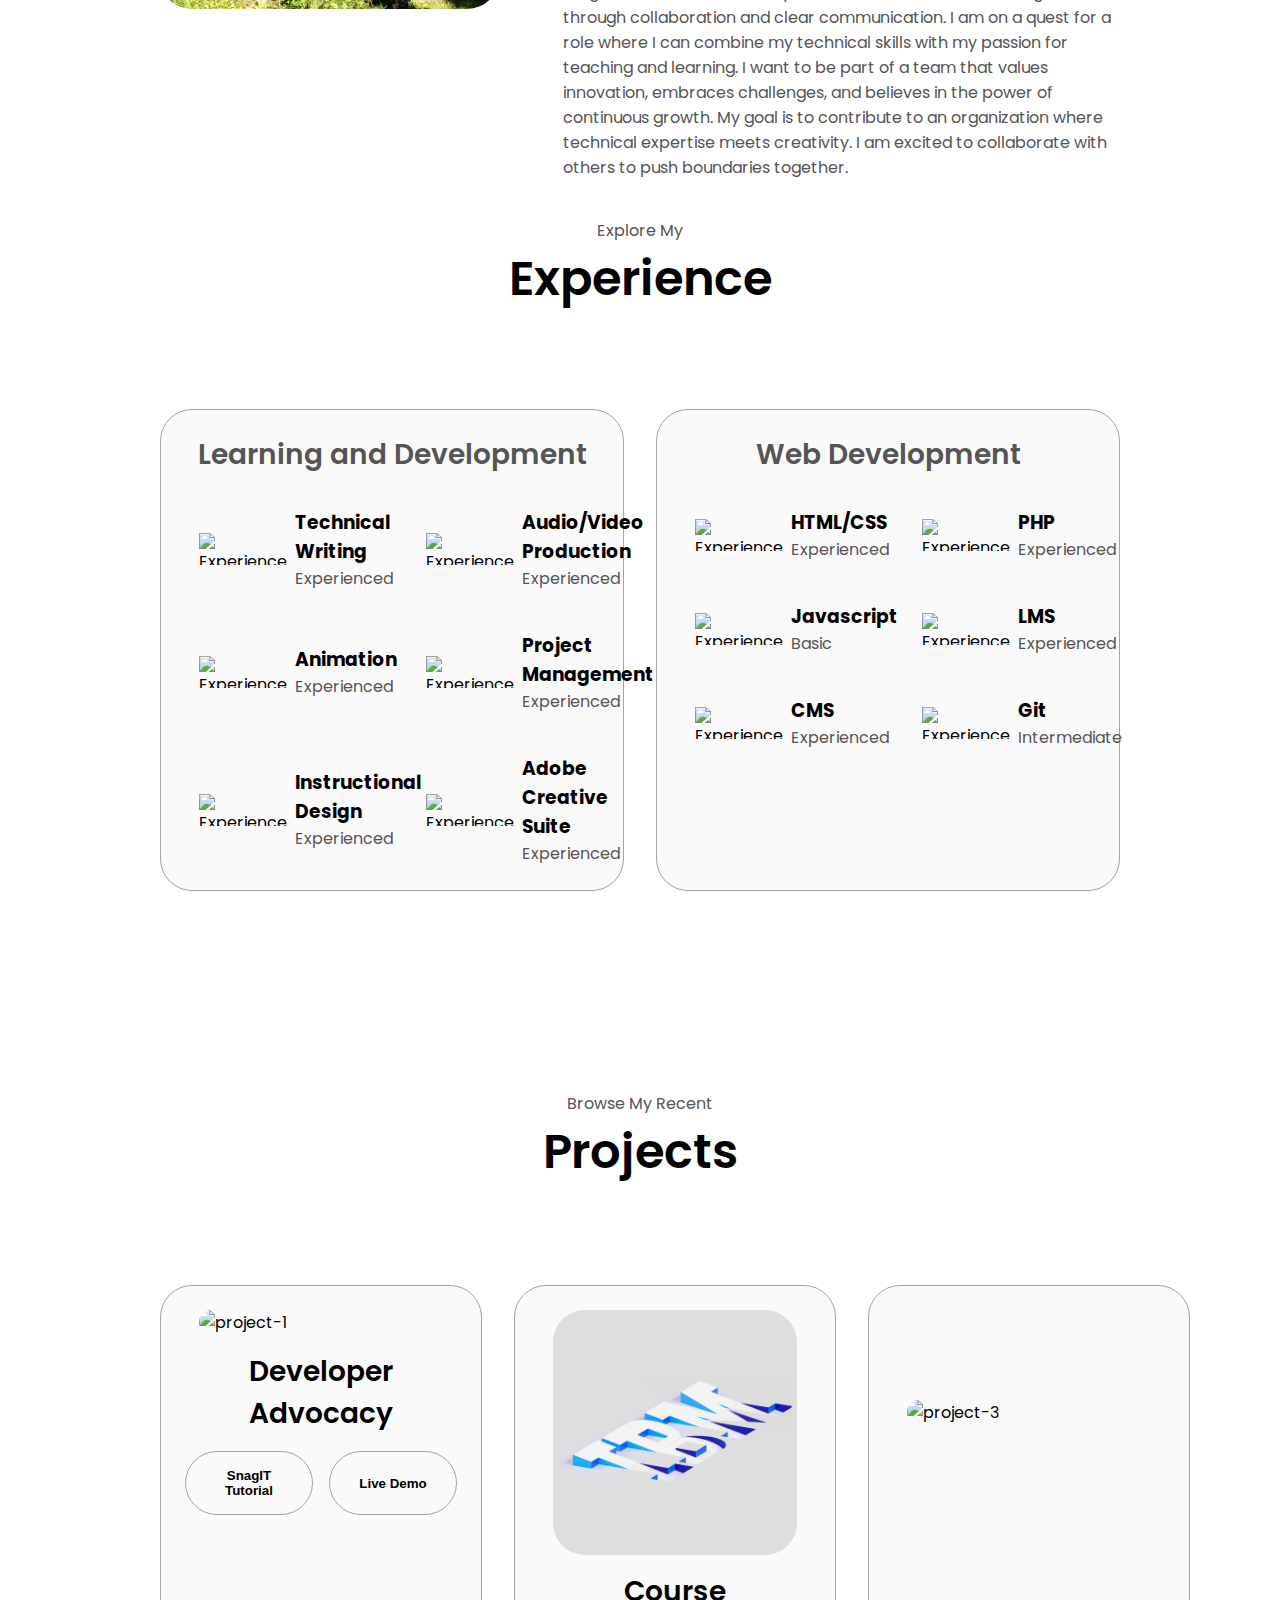
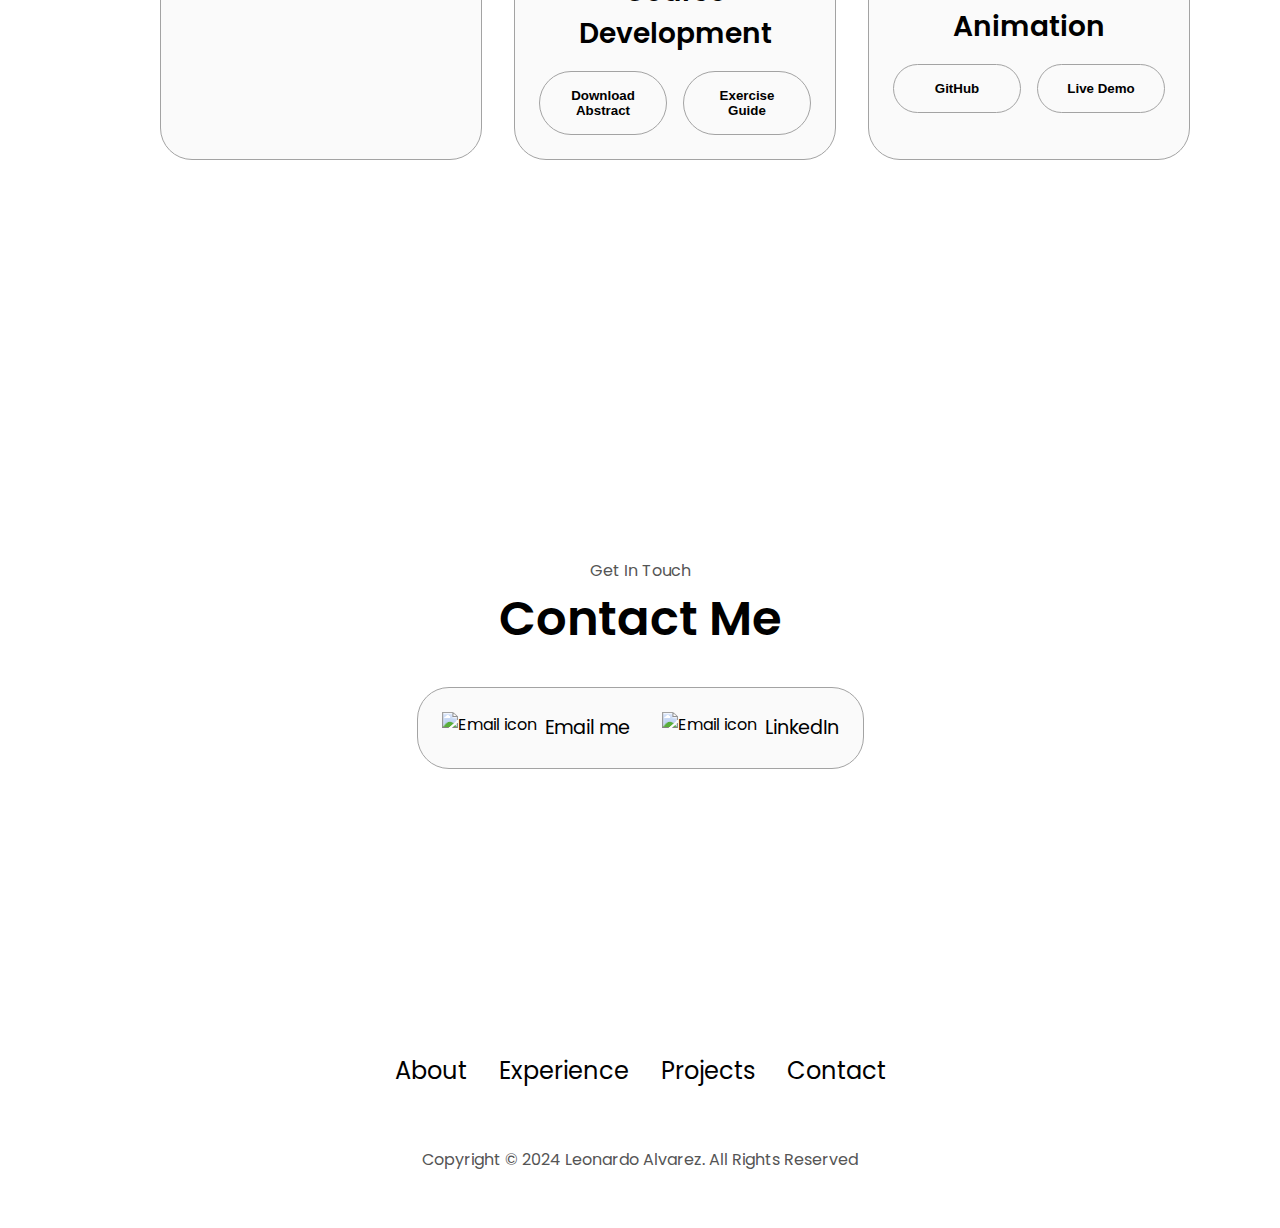
==== commit f41f6248: "break" ====
--- a/index.html
+++ b/index.html
@@ -343,16 +343,18 @@
           </div>
           <div class="details-container color-container">
             <div class="article-container">
-              <br>
-              <br>
+              <br />
+              <br />
               <img
                 class="project-img"
                 src="./assets/Gif_Watson.gif"
                 alt="project-3"
               />
-              <br>
-              <br>
-              <br>
+              <br />
+              <br />
+              <br />
+              <br />
+              <br />
             </div>
             <h2 class="experience-sub-title project-title">Animation</h2>
             <div class="btn-container">
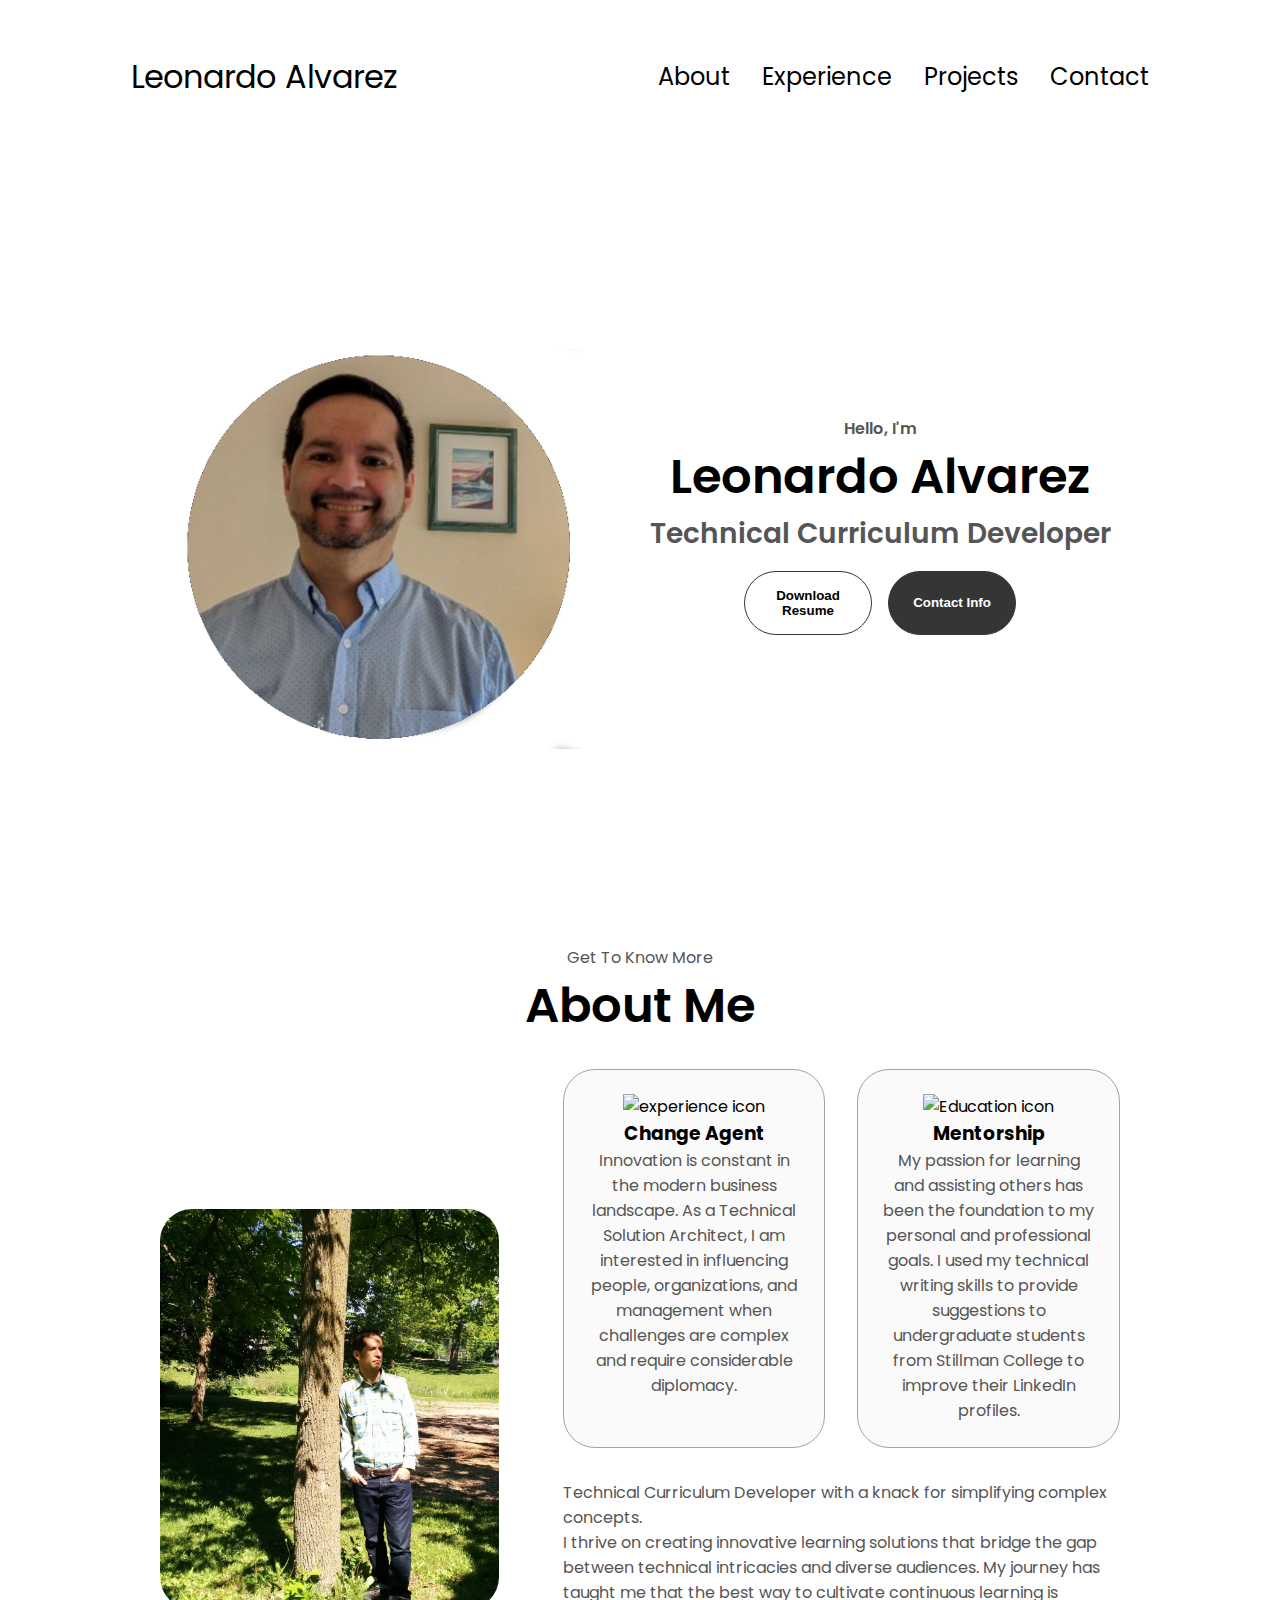
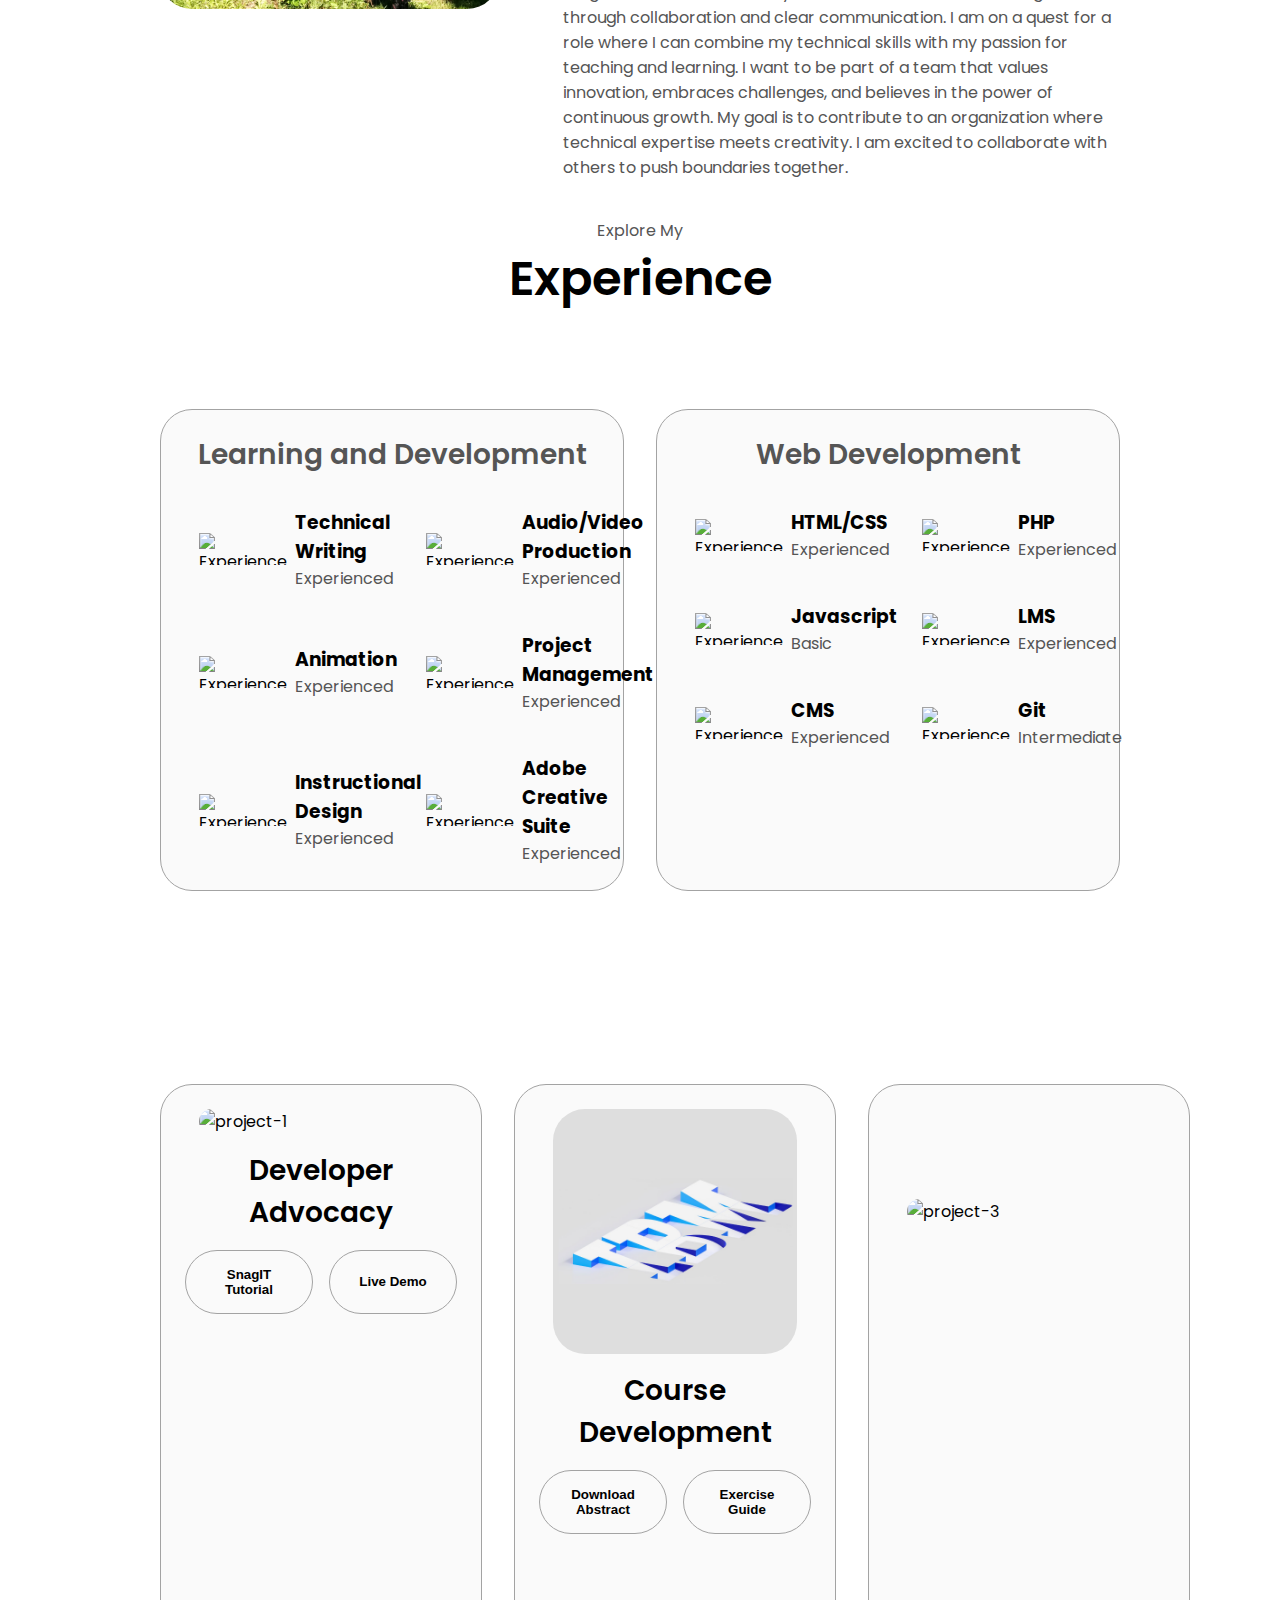
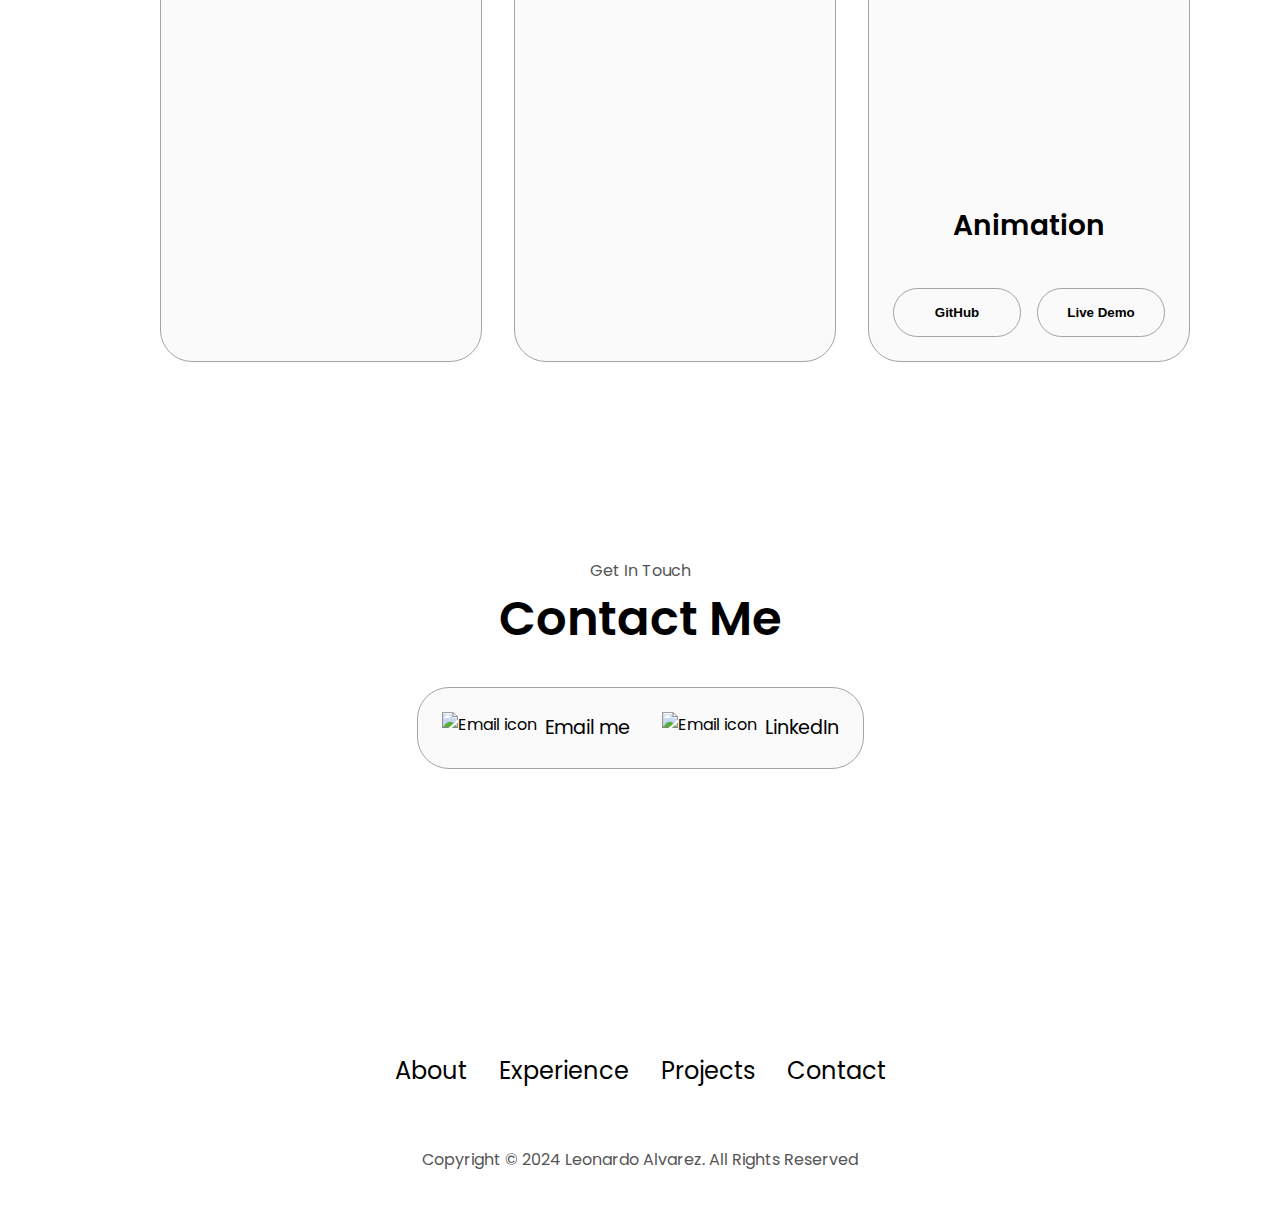
==== commit 9f102217: "br" ====
--- a/index.html
+++ b/index.html
@@ -355,8 +355,25 @@
               <br />
               <br />
               <br />
+              <br />
+              <br />
+              <br />
+              <br />
+              <br />
+              <br />
+              <br />
+              <br />
+              <br />
+              <br />
+              <br />
+              <br />
+              <br />
+              <br />
+              <br />
+              <br />
             </div>
             <h2 class="experience-sub-title project-title">Animation</h2>
+            <br />
             <div class="btn-container">
               <button
                 class="btn btn-color-2 project-btn"
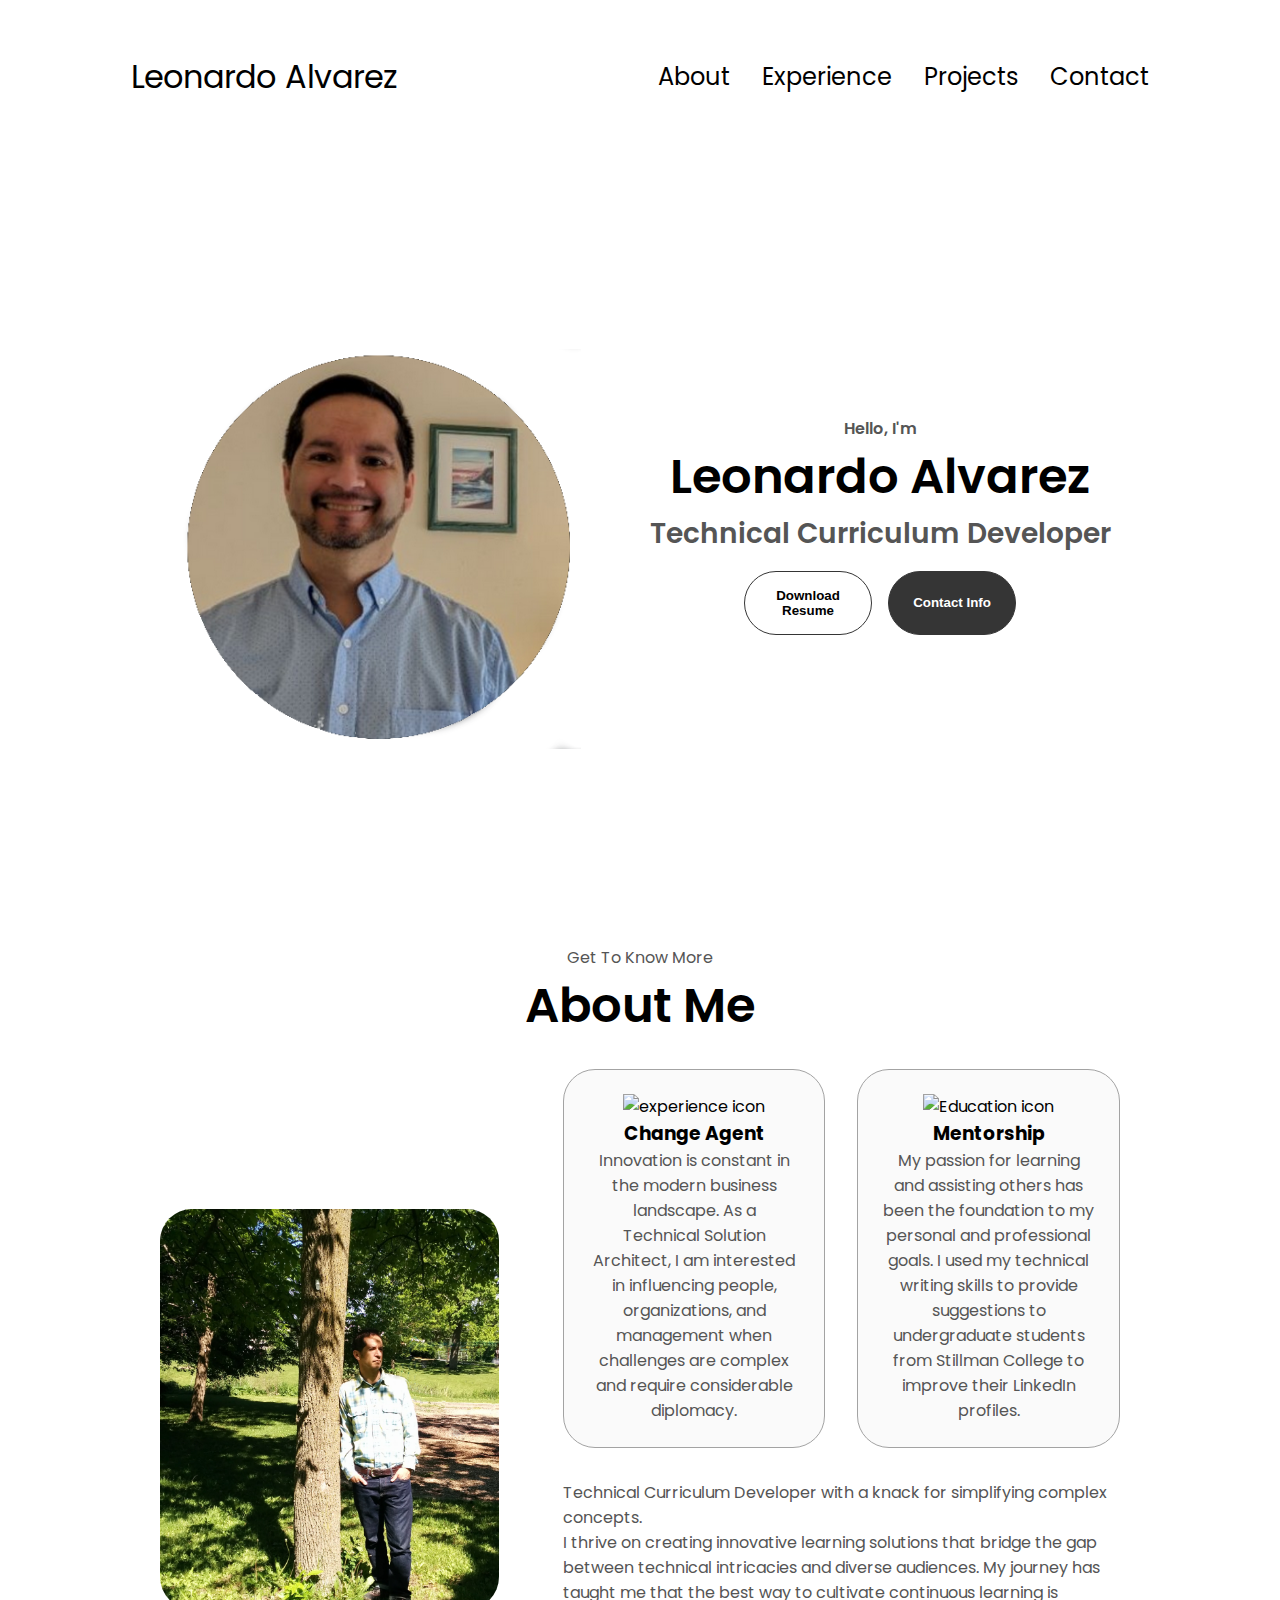
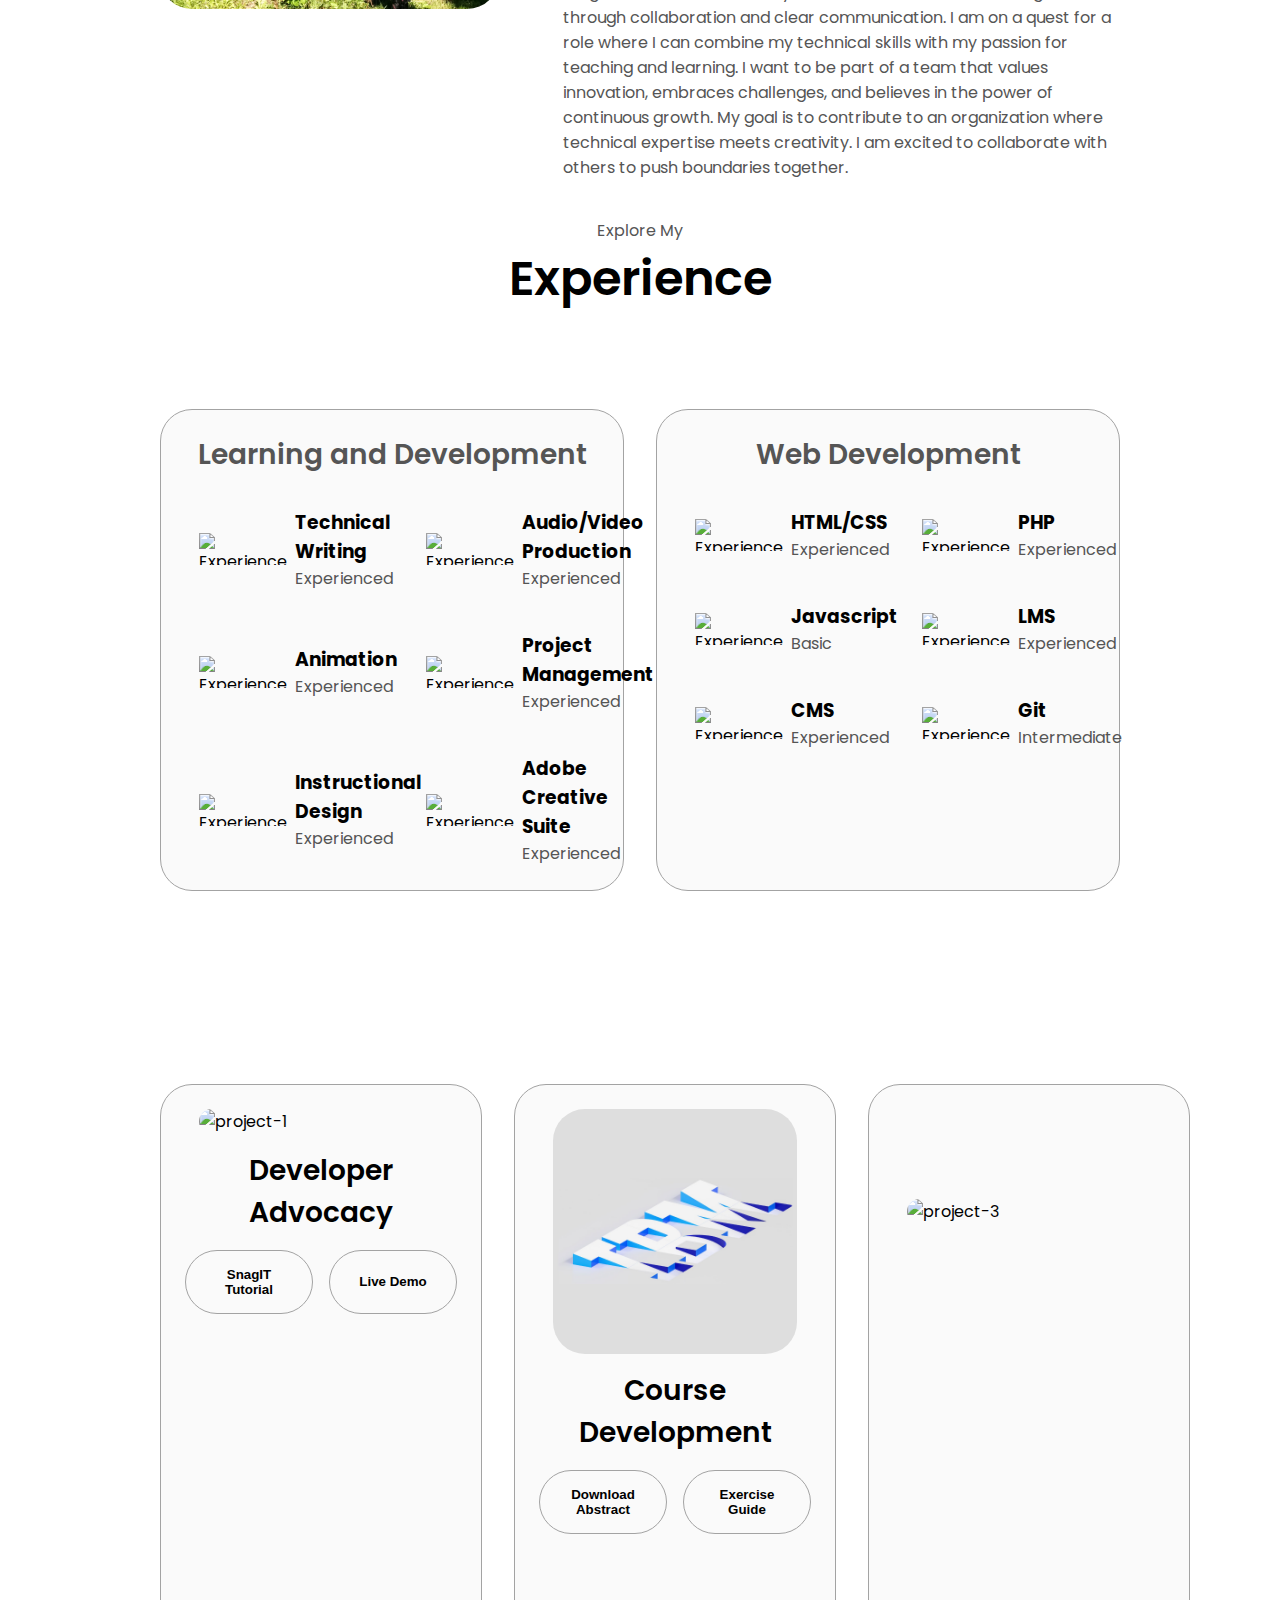
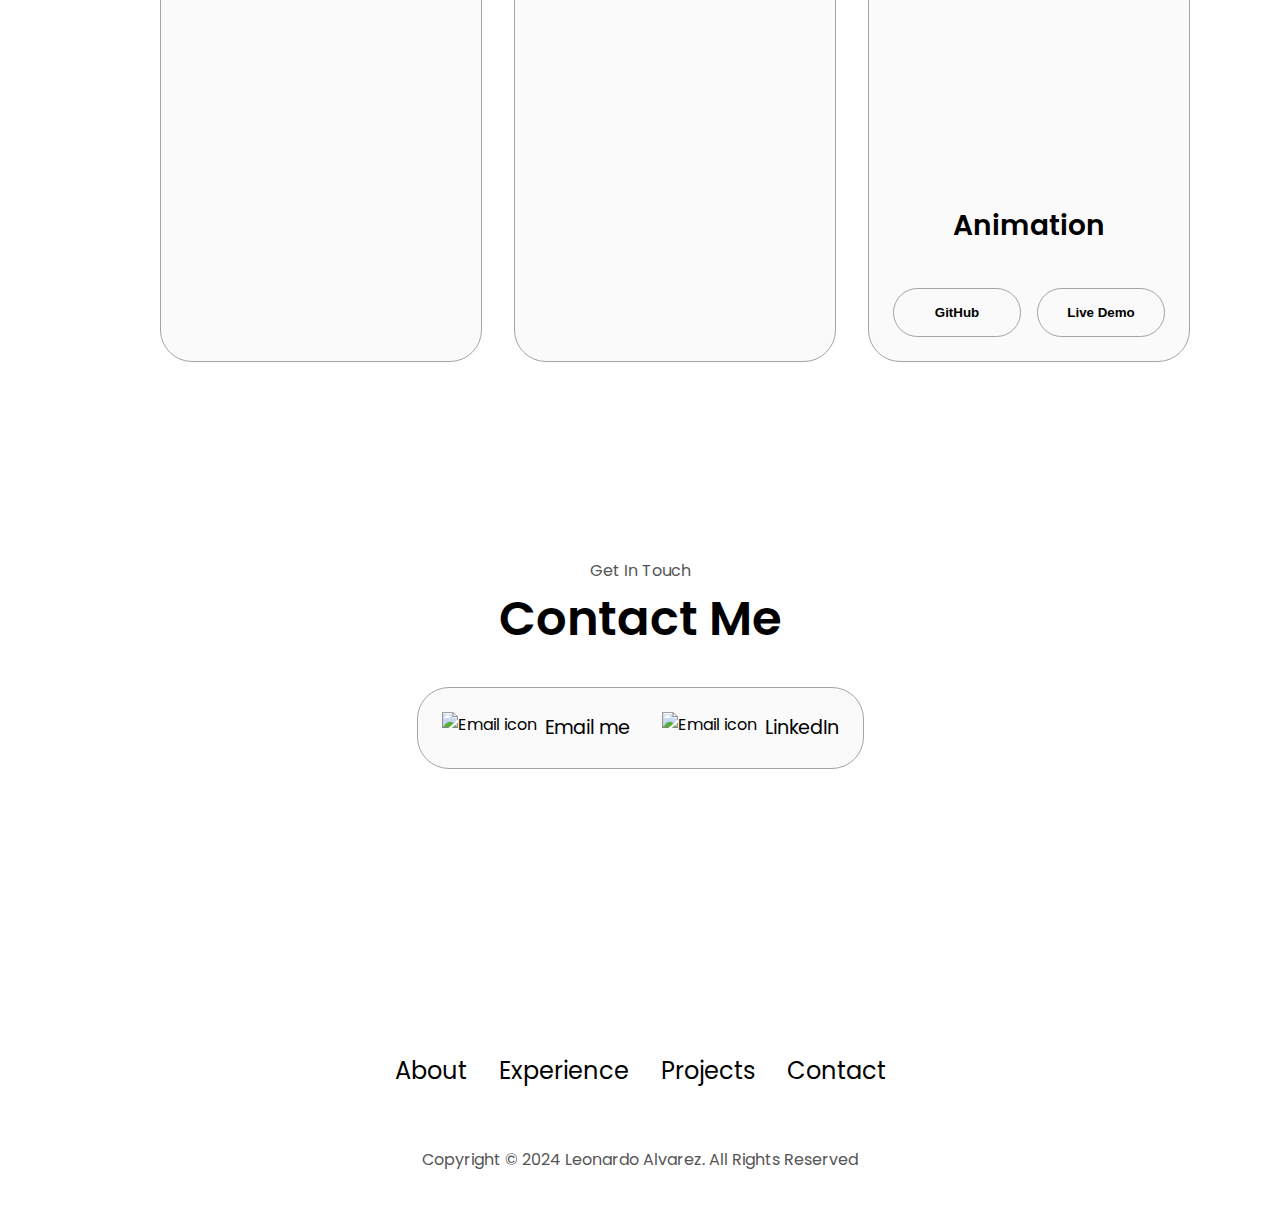
==== commit 40064e7c: "br" ====
--- a/index.html
+++ b/index.html
@@ -98,8 +98,8 @@
                 alt="experience icon"
               />
               <h3>Change Agent</h3>
-              <p> Innovation is constant in the modern business landscape. As a 
-                Technical Solution Architect, I am interested in influencing people, organizations, and 
+              <p> Innovation is constant in the modern business landscape. As a <br  />
+                Technical Solution Architect, I am interested in influencing people, organizations, and <br /> 
                 management when challenges are complex and require considerable diplomacy.</p>
               </div>
             <div class="details-container">
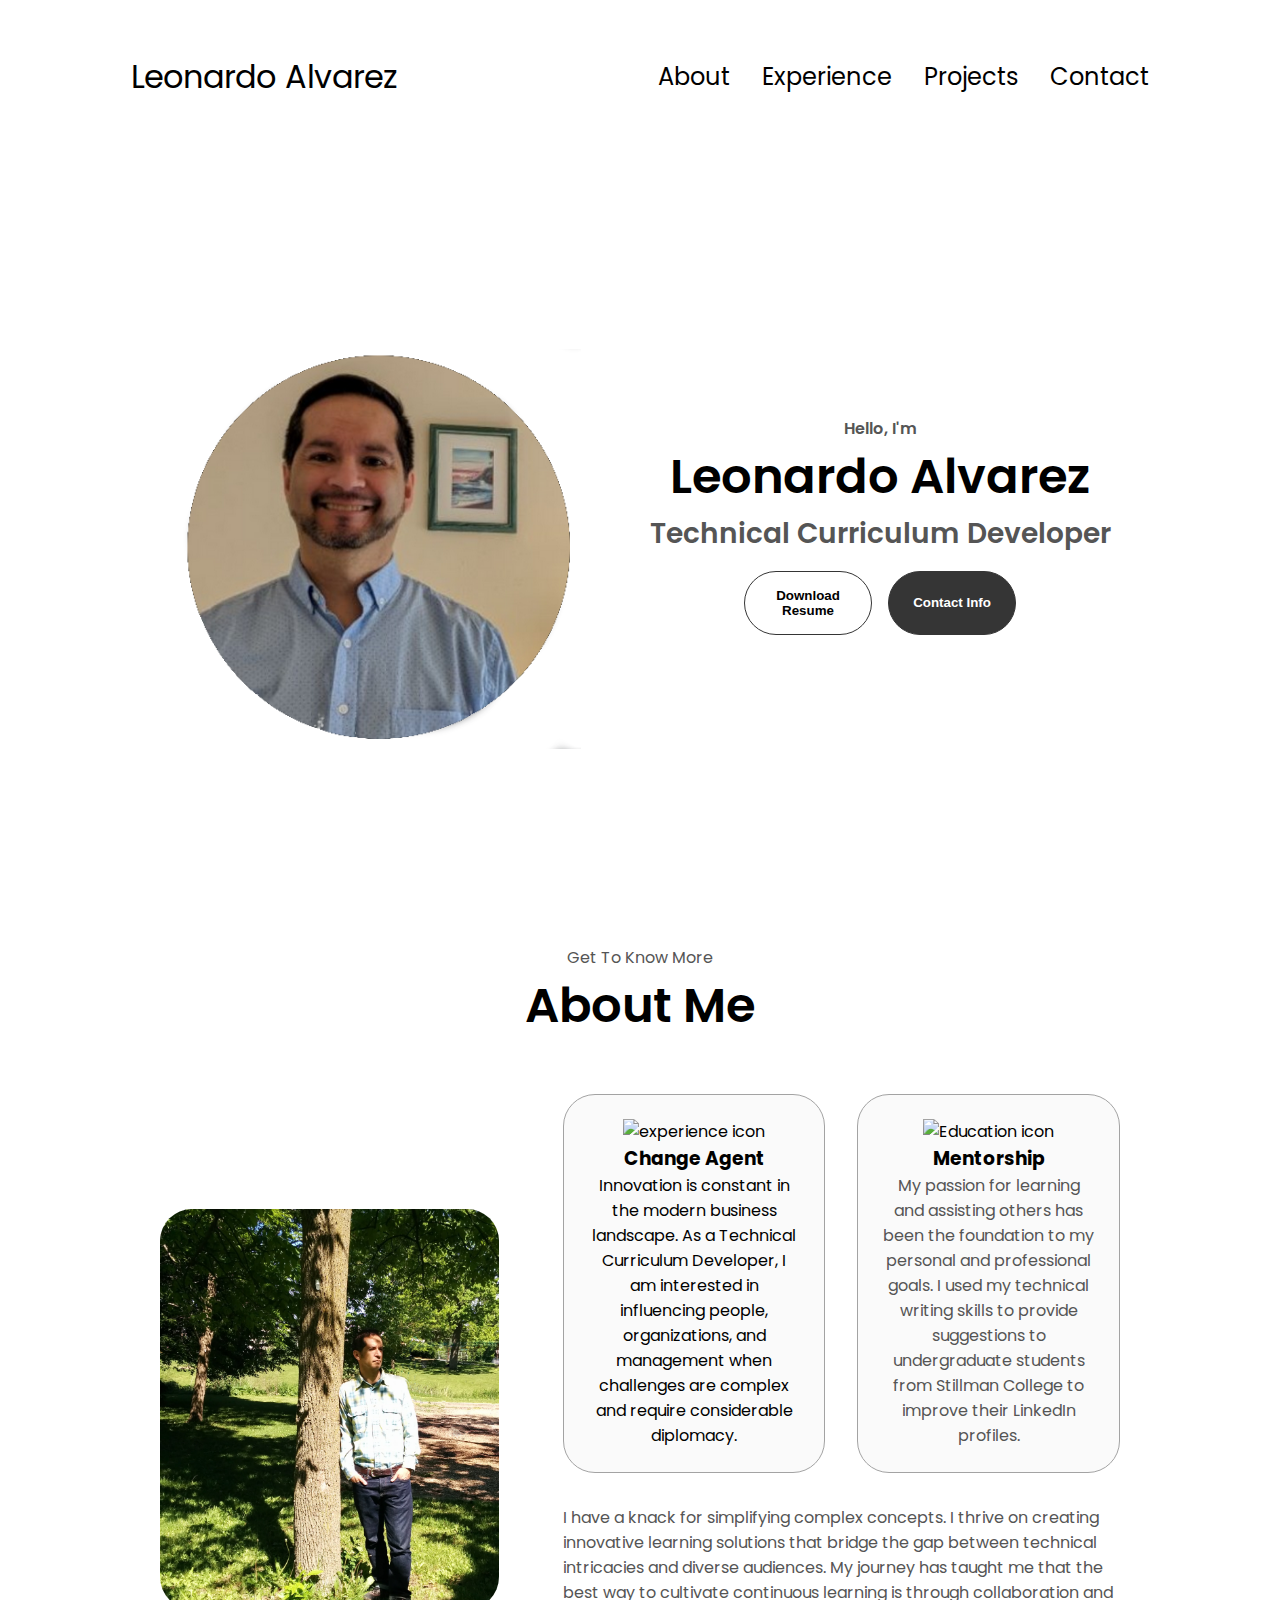
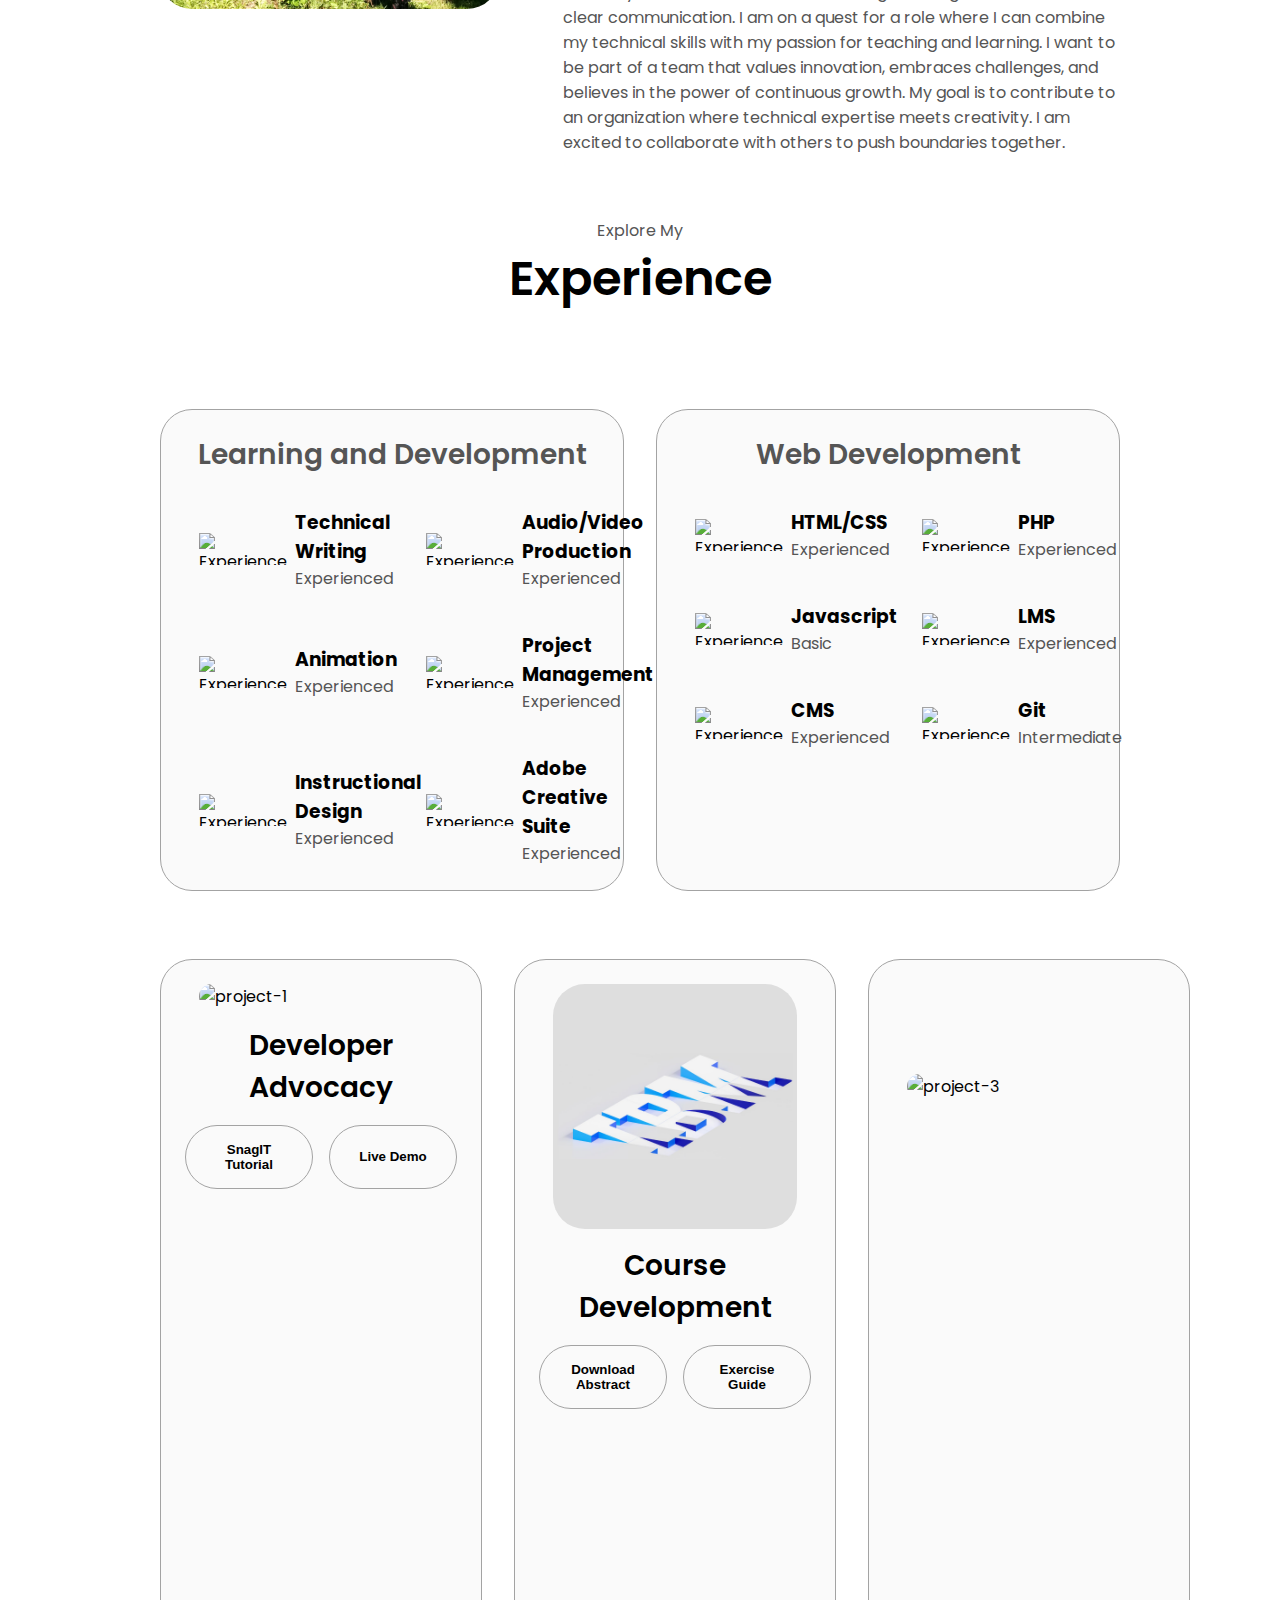
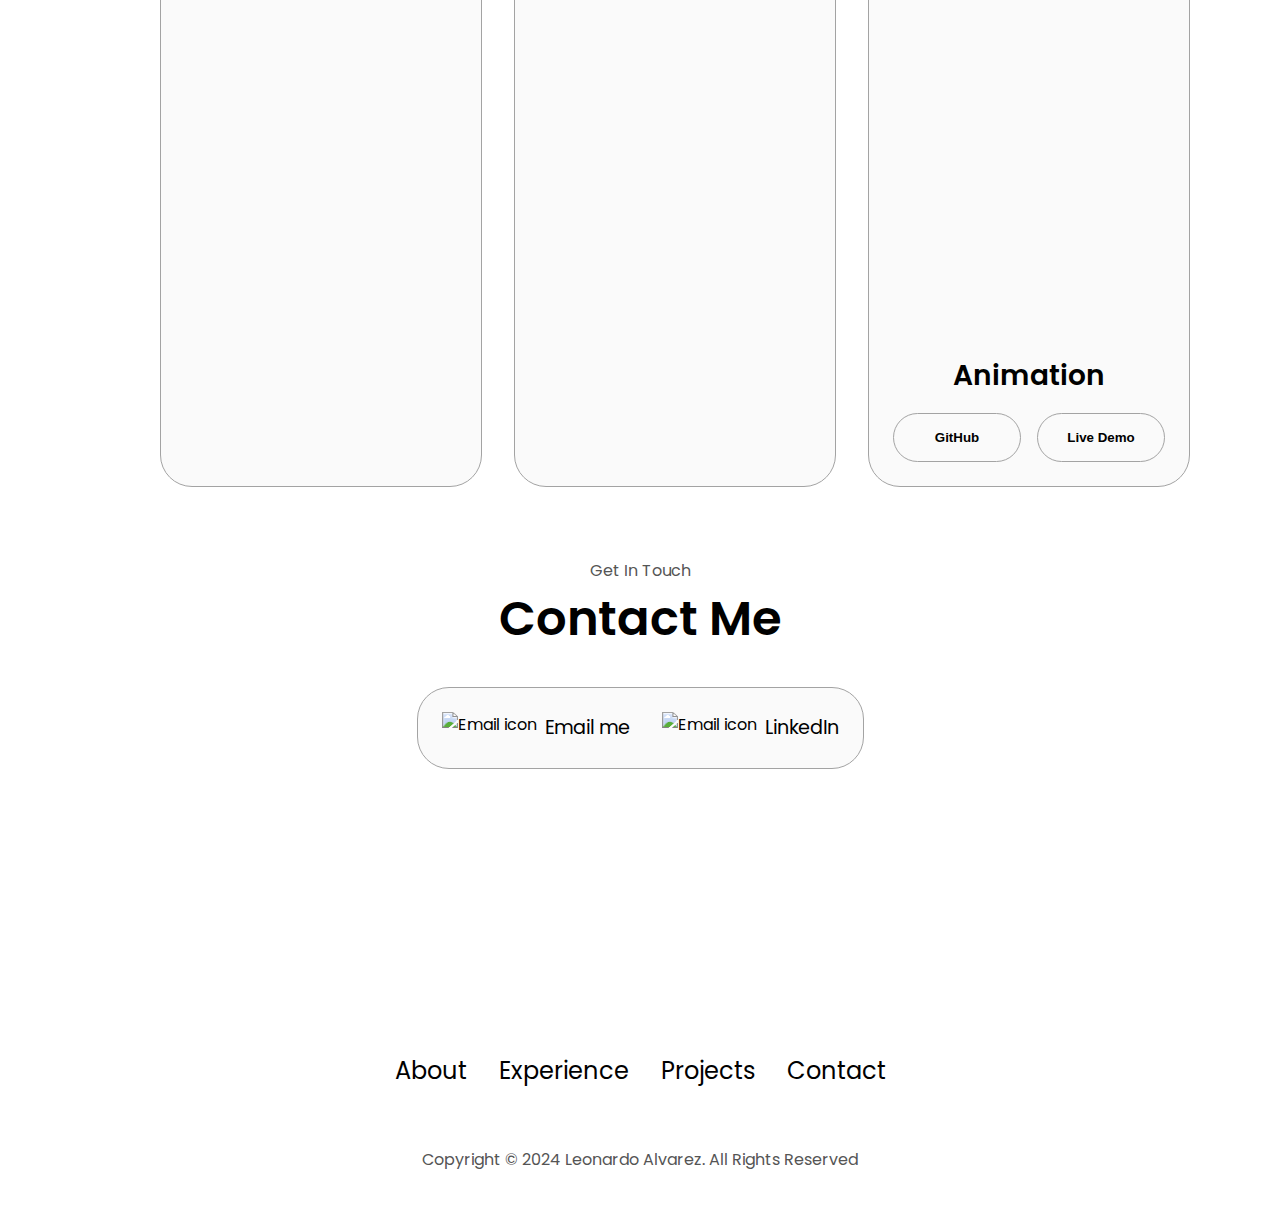
==== commit a0861124: "br" ====
--- a/index.html
+++ b/index.html
@@ -63,12 +63,13 @@
             onclick="location.href='https://linkedin.com/in/leonardo-alvarez-it/';"
             alt=""
           />
-          <img
+        <!--  <img
             src="./assets/github.png"
             class="icon"
             onclick="location.href='https://github.com/'"
             alt=""
           />
+        -->
         </div>
       </div>
     </section>
@@ -98,9 +99,9 @@
                 alt="experience icon"
               />
               <h3>Change Agent</h3>
-              <p> Innovation is constant in the modern business landscape. As a <br  />
-                Technical Solution Architect, I am interested in influencing people, organizations, and <br /> 
-                management when challenges are complex and require considerable diplomacy.</p>
+                Innovation is constant in the modern business landscape. As a Technical Curriculum Developer, 
+                I am interested in influencing people, organizations, and management when challenges are 
+                complex and require considerable diplomacy.
               </div>
             <div class="details-container">
               <img
@@ -116,11 +117,10 @@
           </div>
         </div>
           <div class="text-container">
-            <p>Technical Curriculum Developer with a knack for simplifying complex concepts. 
-          <p>  I thrive on creating innovative learning solutions that bridge the gap between technical intricacies and diverse audiences. My journey has taught me that the best way to cultivate continuous learning is through collaboration and clear communication. 
+            <p>I have a knack for simplifying complex concepts.  I thrive on creating innovative learning solutions that bridge the gap between technical intricacies and diverse audiences. My journey has taught me that the best way to cultivate continuous learning is through collaboration and clear communication. 
                I am on a quest for a role where I can combine my technical skills with my passion for teaching and learning. I want to be part of a team that values innovation, embraces challenges, and believes in the power of 
                continuous growth. My goal is to contribute to an organization where technical expertise meets creativity. I am excited to collaborate with others to push boundaries together.
-        </p>
+            </p>
           </div>
         </div>
       </div>
@@ -370,10 +370,20 @@
               <br />
               <br />
               <br />
+              <br />      
+              <br />
+              <br />
+              <br />
+              <br />
+              <br />
+              <br />      
+              <br />
+              <br />
+              <br />
+              <br />
               <br />
             </div>
             <h2 class="experience-sub-title project-title">Animation</h2>
-            <br />
             <div class="btn-container">
               <button
                 class="btn btn-color-2 project-btn"
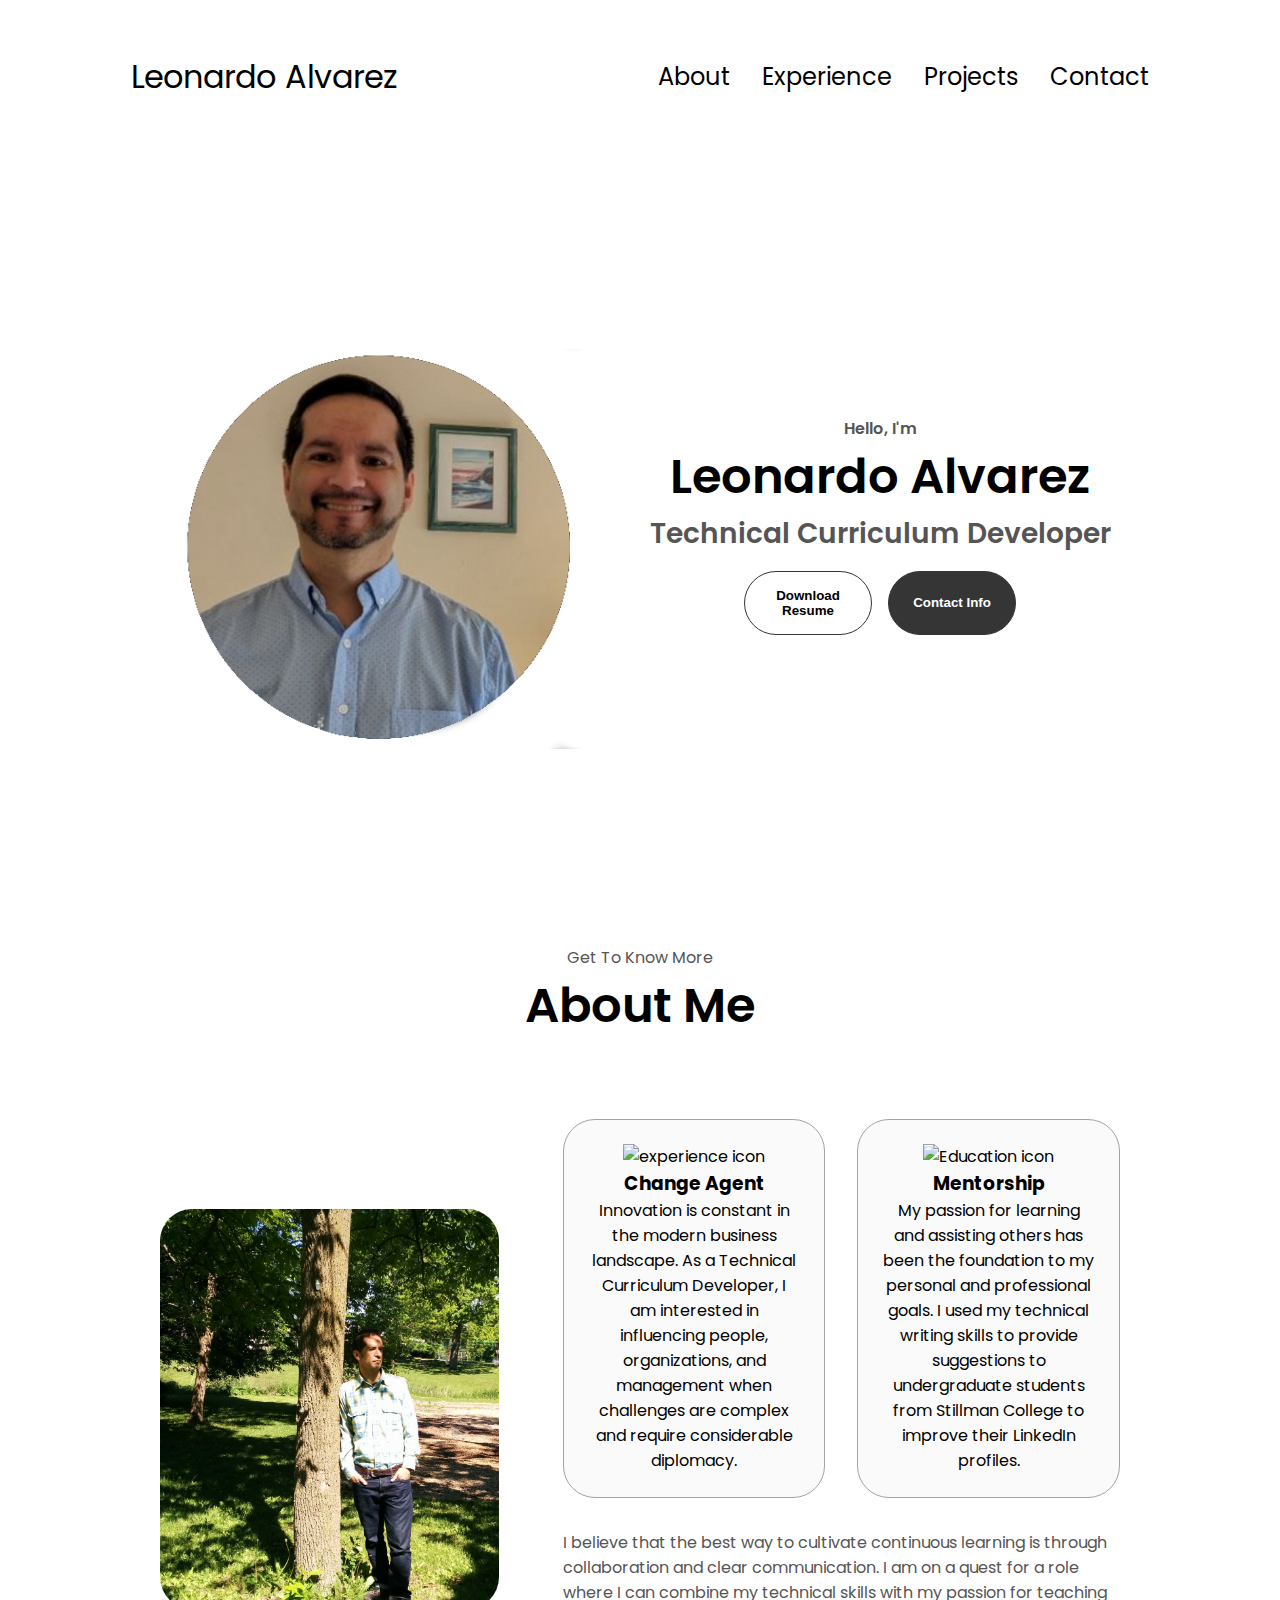
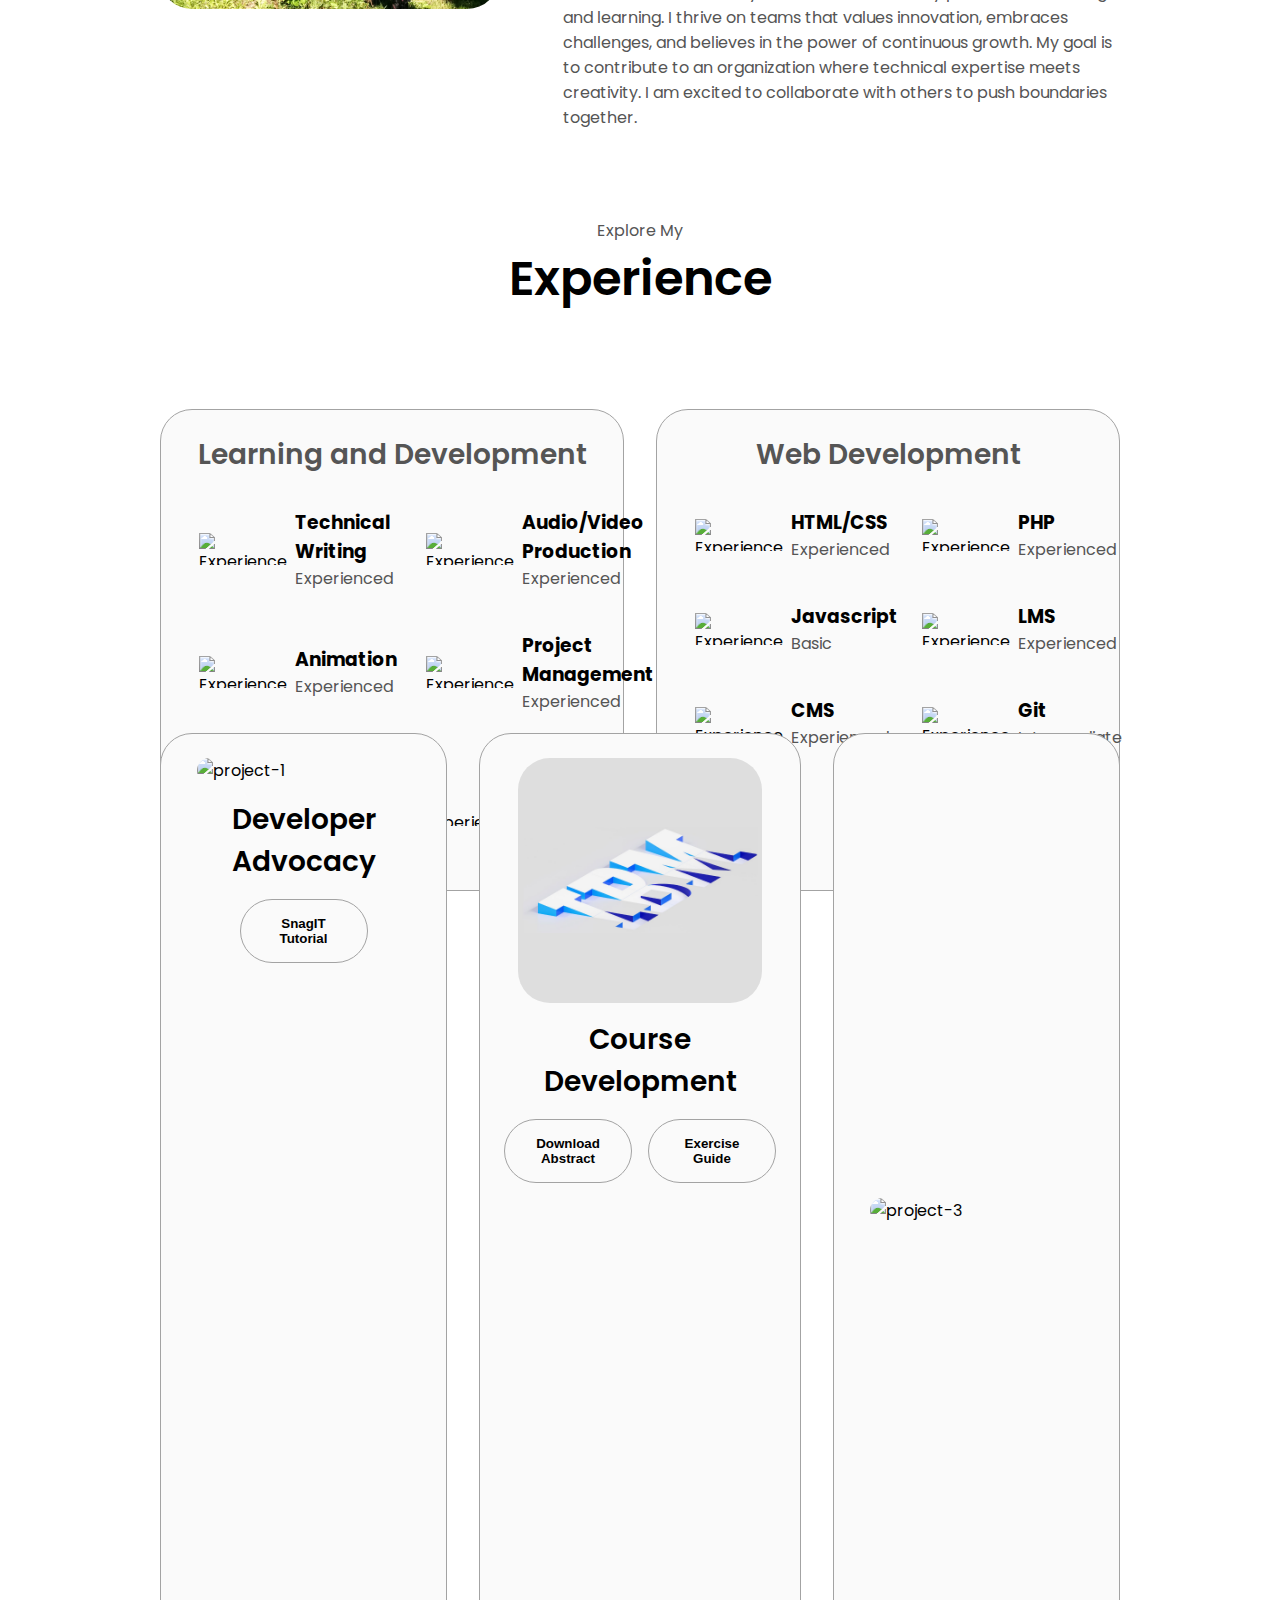
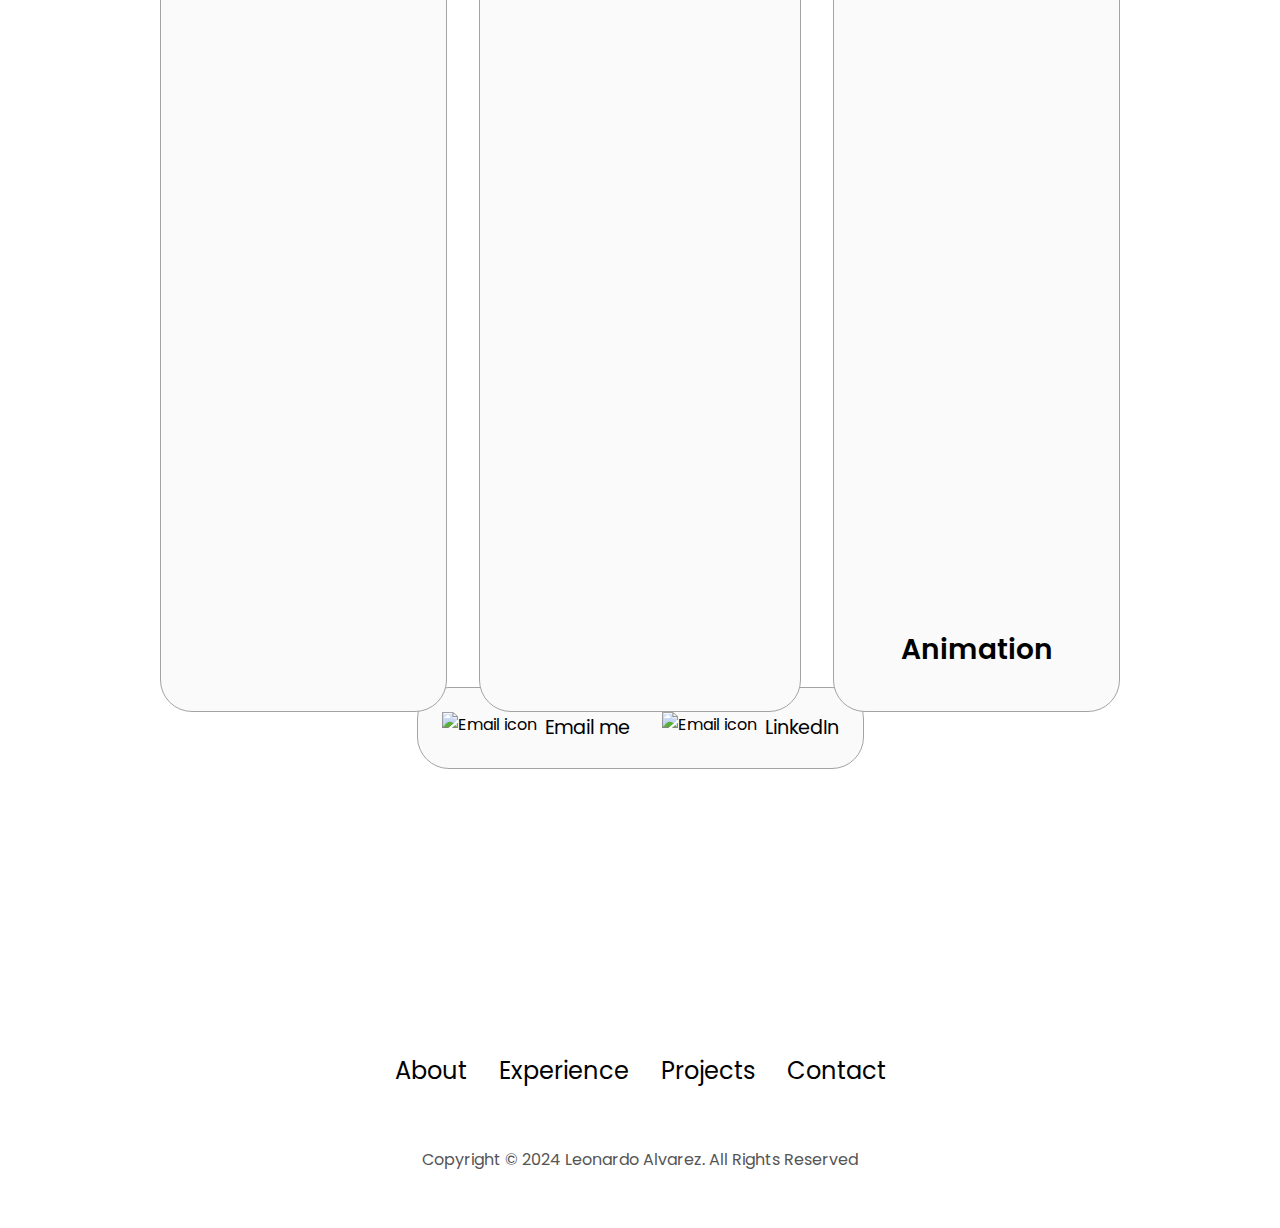
==== commit f9cd5fb4: "br" ====
--- a/index.html
+++ b/index.html
@@ -110,15 +110,15 @@
                 alt="Education icon"
               />
               <h3>Mentorship</h3>
-              <p>My passion for learning and assisting others has been the foundation to 
+                My passion for learning and assisting others has been the foundation to 
                 my personal and professional goals. I used my technical writing skills to provide 
                 suggestions to undergraduate students from Stillman College to improve their 
-                LinkedIn profiles.</p>
+                LinkedIn profiles.
           </div>
         </div>
           <div class="text-container">
-            <p>I have a knack for simplifying complex concepts.  I thrive on creating innovative learning solutions that bridge the gap between technical intricacies and diverse audiences. My journey has taught me that the best way to cultivate continuous learning is through collaboration and clear communication. 
-               I am on a quest for a role where I can combine my technical skills with my passion for teaching and learning. I want to be part of a team that values innovation, embraces challenges, and believes in the power of 
+            <p>I believe that the best way to cultivate continuous learning is through collaboration and clear communication. 
+               I am on a quest for a role where I can combine my technical skills with my passion for teaching and learning. I thrive on teams that values innovation, embraces challenges, and believes in the power of 
                continuous growth. My goal is to contribute to an organization where technical expertise meets creativity. I am excited to collaborate with others to push boundaries together.
             </p>
           </div>
@@ -308,12 +308,13 @@
               >
                 SnagIT Tutorial
               </button>
-              <button
+             <!-- <button
                 class="btn btn-color-2 project-btn"
                 onclick="location.href='https://linkedin.com/';"
               >
                 Live Demo
               </button>
+            -->
             </div>
           </div>
           <div class="details-container color-container">
@@ -335,14 +336,28 @@
               </button>
               <button
                 class="btn btn-color-2 project-btn"
-                onclick="window.open('./assets/WM677_Ex01.pdf')"
+                onclick="window.open('./assets/WM686_Ex1.pdf')"
               >
                 Exercise Guide
               </button>
             </div>
           </div>
           <div class="details-container color-container">
+            <br />
+            <br />
             <div class="article-container">
+              <br />
+              <br />
+              <br />      
+              <br />
+              <br />
+              <br />
+              <br />
+              <br />
+              <br />      
+              <br />
+              <br />
+              <br />
               <br />
               <br />
               <img
@@ -382,9 +397,16 @@
               <br />
               <br />
               <br />
+              <br />      
+              <br />
+              <br />
+              <br />
+              <br />
+              <br />
             </div>
             <h2 class="experience-sub-title project-title">Animation</h2>
             <div class="btn-container">
+             <!--
               <button
                 class="btn btn-color-2 project-btn"
                 onclick="location.href='https://github.com/';"
@@ -397,6 +419,7 @@
               >
                 Live Demo
               </button>
+            -->
             </div>
           </div>
         </div>
